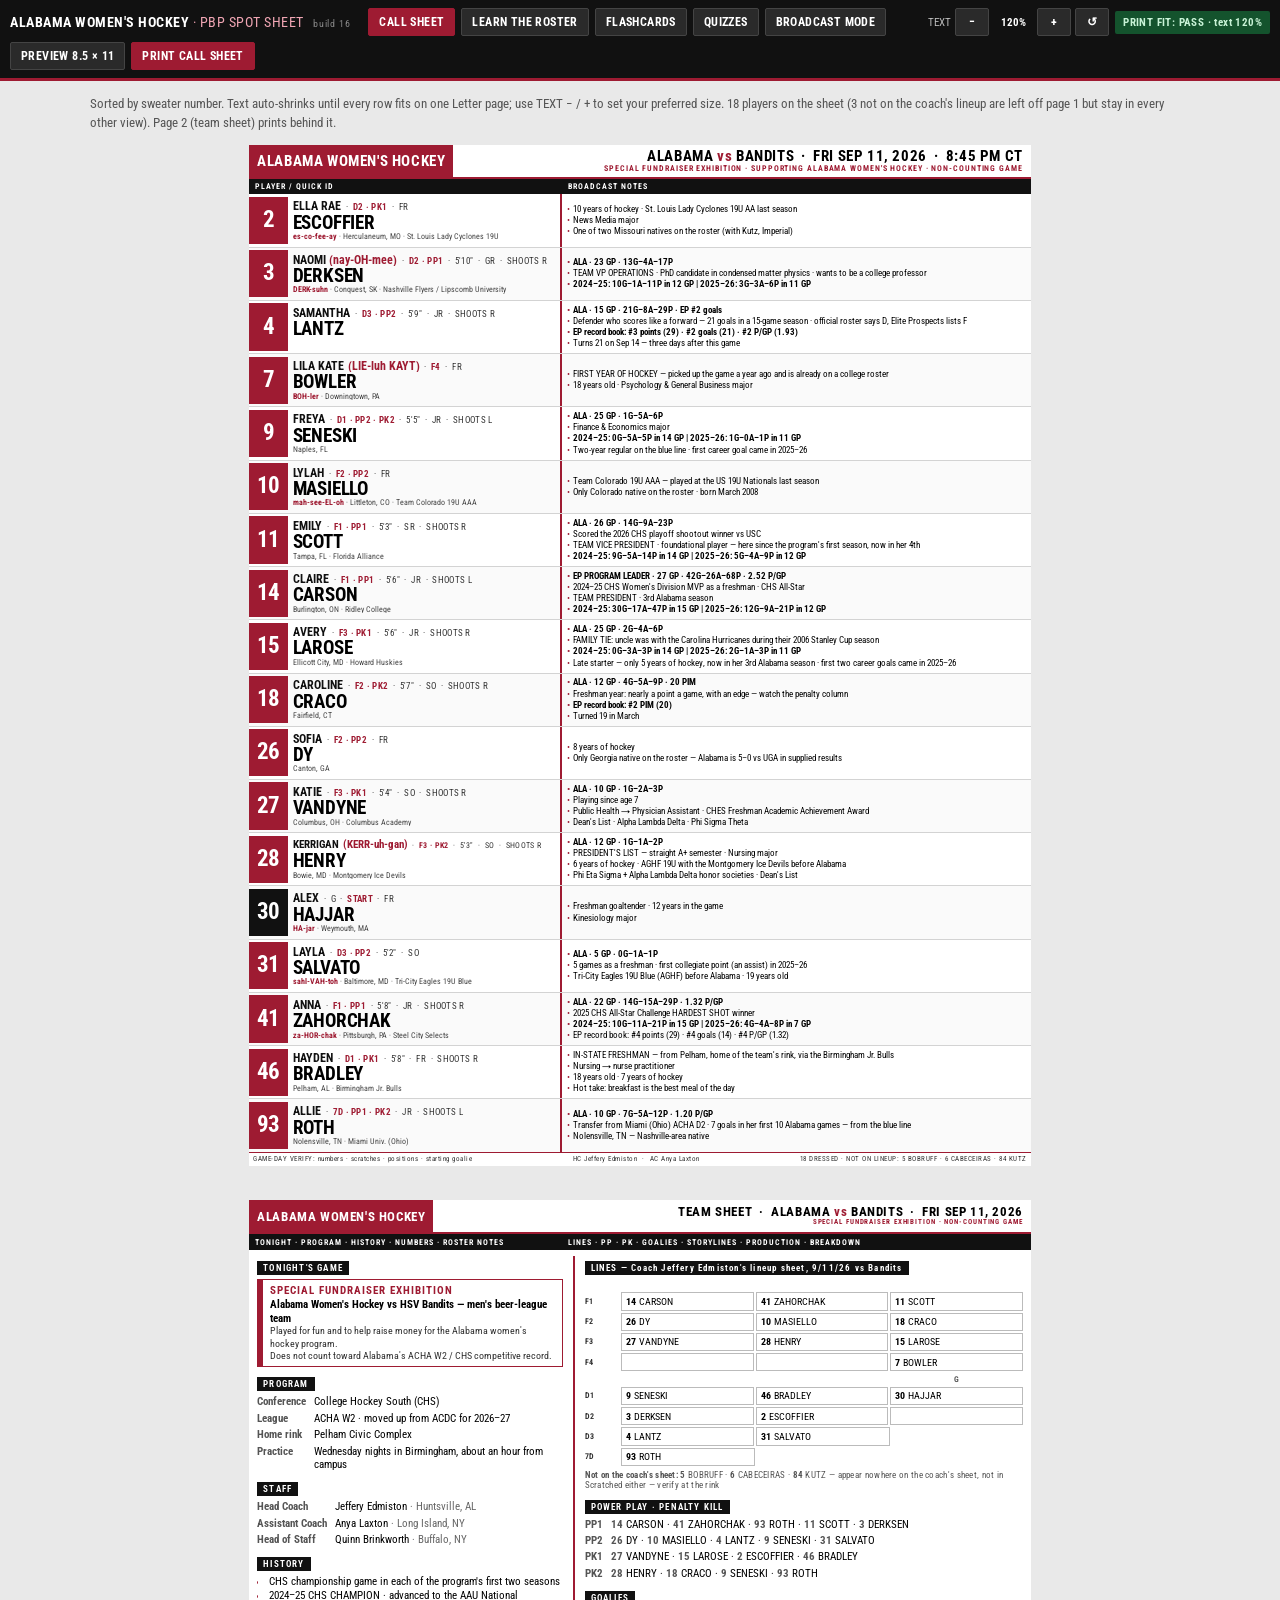
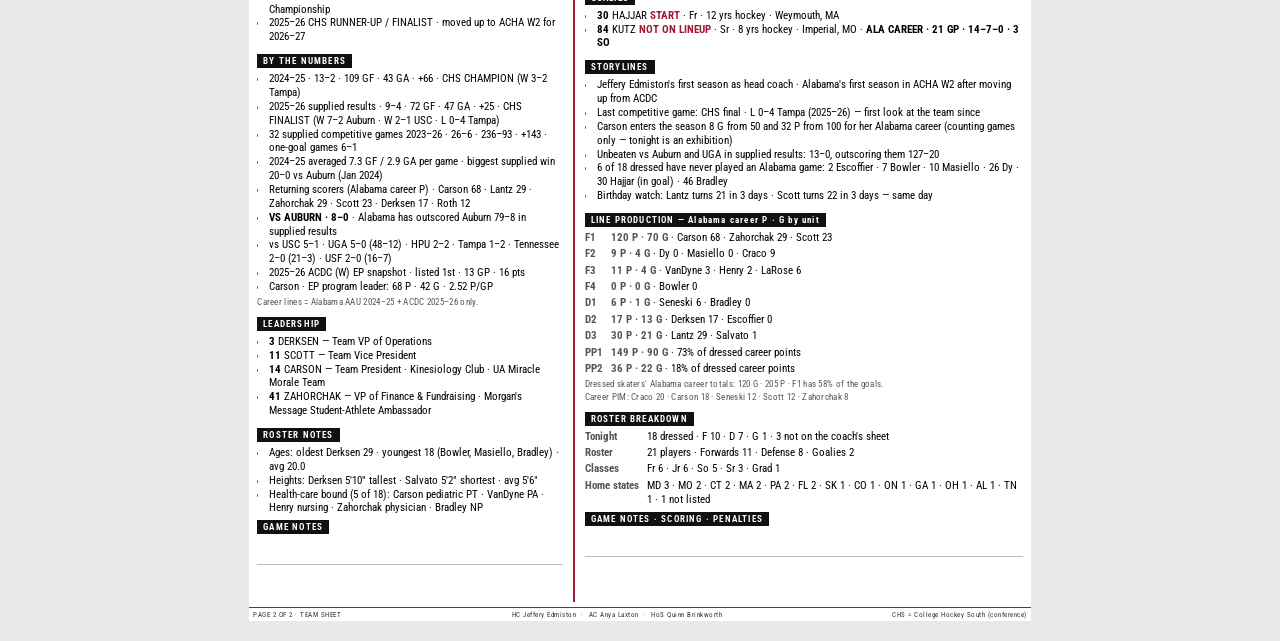
==== index.html @ 108dcdbb "Learn the Roster, Flashcards and Quizzes cover only the dressed players Study views use dressedRoste" ====
<!DOCTYPE html>
<html lang="en">
<head>
<meta charset="utf-8">
<meta name="viewport" content="width=device-width, initial-scale=1">
<title>Alabama Women's Hockey — PBP Spot Sheet</title>
<link href="https://fonts.googleapis.com/css2?family=Roboto+Condensed:wght@400;700&family=Archivo+Narrow:wght@400;700&display=swap" rel="stylesheet">
<link rel="stylesheet" href="css/app.css?v=16">
<link rel="stylesheet" href="css/call-sheet.css?v=16">
<link rel="stylesheet" href="css/learn-roster.css?v=16">
</head>
<body>

<div class="topbar screen-only">
  <h1>ALABAMA WOMEN'S HOCKEY <span>· PBP SPOT SHEET</span> <span class="ver" id="buildVer">build 16</span></h1>
  <button class="tab active" data-view="sheet">CALL SHEET</button>
  <button class="tab" data-view="learn">LEARN THE ROSTER</button>
  <button class="tab" data-view="flash">FLASHCARDS</button>
  <button class="tab" data-view="quiz">QUIZZES</button>
  <button class="tab" data-view="bcast">BROADCAST MODE</button>
  <span class="spacer"></span>
  <span class="textsize">
    <span>TEXT</span>
    <button class="btn sm" id="btnTextDown" title="Smaller text">−</button>
    <b id="textPct">100%</b>
    <button class="btn sm" id="btnTextUp" title="Bigger text">+</button>
    <button class="btn sm" id="btnTextReset" title="Reset to 120%">↺</button>
  </span>
  <span id="fitBadge" class="fit-badge fit-pass">PRINT FIT: —</span>
  <button class="btn" id="btnPreview">PREVIEW 8.5 × 11</button>
  <button class="btn primary" id="btnPrint">PRINT CALL SHEET</button>
</div>

<!-- ============ CALL SHEET ============ -->
<section id="view-sheet" class="view active">
  <div class="note screen-only">
    Sorted by sweater number. Text auto-shrinks until every row fits on one Letter page; use TEXT − / + to set your preferred size.
    <span id="rosterCount"></span>
    Page 2 (team sheet) prints behind it.
  </div>
  <div class="sheet-stage">
    <div class="print-page call-sheet" id="callSheet">
      <div class="cs-head">
        <div class="l">ALABAMA WOMEN'S HOCKEY</div>
        <div class="r">ALABAMA&nbsp;<em>vs</em>&nbsp;BANDITS &nbsp;·&nbsp; FRI SEP 11, 2026 &nbsp;·&nbsp; 8:45 PM CT</div>
      </div>
      <div class="cs-colhead">
        <div class="a">PLAYER / QUICK ID</div>
        <div class="b">BROADCAST NOTES</div>
      </div>
      <div class="cs-rows" id="csRows"></div>
      <div class="cs-foot">
        <span>GAME-DAY VERIFY: numbers · scratches · positions · starting goalie</span>
        <span>HC Jeffery Edmiston &nbsp;·&nbsp; AC Anya Laxton</span>
        <span id="footCount"></span>
      </div>
    </div>
  </div>

  <!-- page 2: team sheet. Built by renderTeamSheet() from TEAM + ROSTER. -->
  <div class="sheet-stage">
    <div class="print-page team-sheet" id="teamSheet">
      <div class="cs-head">
        <div class="l">ALABAMA WOMEN'S HOCKEY</div>
        <div class="r">TEAM SHEET &nbsp;·&nbsp; ALABAMA&nbsp;<em>vs</em>&nbsp;BANDITS &nbsp;·&nbsp; FRI SEP 11, 2026</div>
      </div>
      <div class="cs-colhead">
        <div class="a">TONIGHT · PROGRAM · HISTORY · NUMBERS · ROSTER NOTES</div>
        <div class="b">LINES · PP · PK · GOALIES · STORYLINES · PRODUCTION · BREAKDOWN</div>
      </div>
      <div class="ts-body" id="tsBody"></div>
      <div class="cs-foot">
        <span>PAGE 2 OF 2 · TEAM SHEET</span>
        <span id="tsFoot"></span>
        <span>CHS = College Hockey South (conference)</span>
      </div>
    </div>
  </div>
</section>

<!-- ============ LEARN THE ROSTER ============ -->
<section id="view-learn" class="view">
  <div class="panel">
    <div class="toolbar">
      <div class="mastery">
        <span>ROSTER MASTERY</span>
        <span class="bar"><i id="mBar"></i></span>
        <span id="mPct">0%</span>
        <button class="chip" id="btnResetProgress">RESET</button>
      </div>
      <div style="width:100%;display:flex;flex-wrap:wrap;gap:6px;">
        <span style="font-size:11px;align-self:center;color:#666;">POSITION</span>
        <button class="chip on" data-pos="ALL">ALL</button>
        <button class="chip" data-pos="F">FORWARDS</button>
        <button class="chip" data-pos="D">DEFENSE</button>
        <button class="chip" data-pos="G">GOALIES</button>
        <span style="width:12px;"></span>
        <span style="font-size:11px;align-self:center;color:#666;">CLASS</span>
        <button class="chip on" data-cls="ALL">ALL</button>
        <button class="chip" data-cls="Fr">FR</button>
        <button class="chip" data-cls="So">SO</button>
        <button class="chip" data-cls="Jr">JR</button>
        <button class="chip" data-cls="Sr">SR</button>
        <button class="chip" data-cls="Gr">GRAD</button>
      </div>
    </div>
    <div id="teamCard"></div>
    <div class="grid" id="rosterGrid"></div>
  </div>
</section>

<!-- ============ FLASHCARDS ============ -->
<section id="view-flash" class="view">
  <div class="note">SPACE reveals · ← → moves between cards. Marking "got it" builds your mastery bar.</div>
  <div class="study">
    <div id="flashFront">
      <div class="ph" id="flashPhoto" style="display:none;"></div>
      <div class="flash-num" id="flashNum">—</div>
      <div class="flash-q">WHO IS THIS?</div>
    </div>
    <div id="flashBack" style="display:none;">
      <div class="flash-a" id="flashName">—<span class="m" id="flashMeta"></span></div>
    </div>
    <div class="opts">
      <button class="btn" id="btnReveal" style="padding:12px;">REVEAL</button>
      <div style="display:flex;gap:8px;">
        <button class="chip" style="flex:1;padding:10px;" id="btnMissed">MISSED IT</button>
        <button class="chip" style="flex:1;padding:10px;" id="btnGot">GOT IT</button>
      </div>
      <div style="display:flex;gap:8px;">
        <button class="chip" style="flex:1;" id="btnPrev">← PREV</button>
        <button class="chip" style="flex:1;" id="btnNext">NEXT →</button>
      </div>
      <button class="chip" id="btnWeak">STUDY WEAK PLAYERS ONLY</button>
    </div>
    <div class="score" id="flashPos"></div>
  </div>
</section>

<!-- ============ QUIZZES ============ -->
<section id="view-quiz" class="view">
  <div class="study">
    <div style="display:flex;gap:6px;margin-bottom:14px;">
      <button class="chip on" id="qmNum" style="flex:1;">NUMBER → NAME</button>
      <button class="chip" id="qmName" style="flex:1;">NAME → NUMBER</button>
      <button class="chip" id="qmPhoto" style="flex:1;">PHOTO ID</button>
    </div>
    <div id="quizBody">
      <div class="flash-q" id="quizPrompt" style="font-size:20px;color:#111;font-weight:700;letter-spacing:0;"></div>
      <div class="opts" id="quizOpts"></div>
    </div>
    <div class="score" id="quizScore">0 / 0 correct</div>
  </div>
</section>

<!-- ============ BROADCAST MODE ============ -->
<section id="view-bcast" class="view" style="padding:0;">
  <div class="bcast">
    <input id="bcastSearch" placeholder="Type a number or name…" autocomplete="off">
    <div id="bcastList"></div>
  </div>
</section>

<!-- ============ STUDY MODAL ============ -->
<div class="modal" id="modal">
  <div class="card" id="modalCard"></div>
</div>

<!-- plain scripts, no modules: works from file:// and GitHub Pages alike -->
<script src="js/roster-data.js?v=16"></script>
<script src="js/app.js?v=16"></script>
<script src="js/call-sheet.js?v=16"></script>
<script src="js/print-fit.js?v=16"></script>
<script src="js/learn-roster.js?v=16"></script>
<script src="js/quiz.js?v=16"></script>
<script src="js/broadcast.js?v=16"></script>
<script src="js/main.js?v=16"></script>
</body>
</html>
---- css/app.css ----
/* ============================================================
   TOKENS + SCREEN CHROME  (shared by every view)
   ============================================================ */
:root{
  --bama-crimson:#9E1B32;
  --crimson-dark:#7d1527;
  --black:#111;
  --white:#fff;
  --light-gray:#f2f2f2;
  --medium-gray:#d3d3d3;
  --ink-soft:#555;
  --cond:"Roboto Condensed","Archivo Narrow","Helvetica Neue Condensed","Arial Narrow",Arial,sans-serif;
}
*{box-sizing:border-box;}
html,body{margin:0;padding:0;}
body{font-family:var(--cond);background:#e9e9e9;color:var(--black);}

.topbar{
  position:sticky;top:0;z-index:50;
  background:var(--black);color:#fff;
  display:flex;flex-wrap:wrap;align-items:center;gap:6px;
  padding:8px 10px;border-bottom:3px solid var(--bama-crimson);
}
.topbar h1{font-size:14px;margin:0 12px 0 0;letter-spacing:.5px;font-weight:700;}
.topbar h1 span{color:#f0a6b4;font-weight:400;}
.topbar h1 .ver{color:#888;font-size:10px;letter-spacing:.8px;margin-left:6px;}   /* build stamp — bump with ?v= so a stale page is obvious */
.tab,.btn{
  font-family:var(--cond);font-size:12px;font-weight:700;letter-spacing:.4px;
  background:#2a2a2a;color:#fff;border:1px solid #444;border-radius:2px;
  padding:6px 10px;cursor:pointer;
}
.tab:hover,.btn:hover{background:#3a3a3a;}
.tab.active{background:var(--bama-crimson);border-color:var(--bama-crimson);}
.btn.primary{background:var(--bama-crimson);border-color:var(--bama-crimson);}
.btn.sm{padding:6px 8px;min-width:34px;}
.spacer{flex:1 1 auto;}
.fit-badge{font-size:11px;padding:5px 8px;border-radius:2px;font-weight:700;letter-spacing:.4px;}
.fit-pass{background:#14532d;color:#c8f2d6;}
.fit-fail{background:#7f1d1d;color:#ffd7d7;}
.textsize{display:flex;align-items:center;gap:4px;font-size:11px;color:#bbb;}
.textsize b{color:#fff;min-width:40px;text-align:center;}

.view{display:none;padding:14px;}
.view.active{display:block;}

.note{font-size:12.5px;color:var(--ink-soft);max-width:1100px;margin:0 auto 12px;line-height:1.5;}

.chip{
  font-family:var(--cond);font-size:11.5px;font-weight:700;letter-spacing:.4px;
  background:#fff;border:1px solid #bbb;padding:5px 9px;cursor:pointer;border-radius:2px;
}
.chip.on{background:var(--bama-crimson);border-color:var(--bama-crimson);color:#fff;}

.modal{
  position:fixed;inset:0;background:rgba(0,0,0,.6);z-index:100;
  display:none;align-items:flex-start;justify-content:center;padding:20px;overflow:auto;
}
.modal.open{display:flex;}
.card{
  background:#fff;max-width:640px;width:100%;border-top:5px solid var(--bama-crimson);
  padding:16px;
}
.card h2{margin:0;font-size:26px;line-height:1;}
.card h2 em{font-style:normal;color:var(--bama-crimson);}
.card .sub{font-size:13px;color:var(--ink-soft);margin:4px 0 12px;}
.sec{margin-bottom:12px;}
.sec h3{
  font-size:10px;letter-spacing:1.2px;margin:0 0 4px;
  color:#fff;background:var(--black);display:inline-block;padding:2px 6px;
}
.sec ul{margin:4px 0 0;padding-left:16px;font-size:13.5px;line-height:1.45;}
.kv{display:grid;grid-template-columns:110px 1fr;gap:2px 8px;font-size:13.5px;}
.kv b{color:var(--ink-soft);font-weight:400;}
.warn{background:#fff4e5;border-left:3px solid #d97706;padding:6px 8px;font-size:12.5px;margin-top:8px;}
.warn.soft{background:#f3f3f3;border-left-color:#999;color:#555;}
.say{color:var(--bama-crimson);font-weight:700;}

/* study panel — hockey stats */
.statline{font-weight:700;color:var(--bama-crimson);font-size:13.5px;margin:4px 0 6px;}
.stat-table{width:100%;border-collapse:collapse;font-size:12.5px;margin-top:2px;}
.stat-table th,.stat-table td{padding:3px 6px;text-align:right;border-bottom:1px solid #e3e3e3;white-space:nowrap;}
.stat-table th:first-child,.stat-table td:first-child,.stat-table th:nth-child(2),.stat-table td:nth-child(2){text-align:left;}
.stat-table th{font-size:10px;letter-spacing:.6px;color:#666;font-weight:700;}
.stat-table tr.total td{font-weight:700;border-top:2px solid var(--black);border-bottom:none;}
.src{font-size:11px;color:#777;margin-top:4px;}
---- css/call-sheet.css ----
/* ============================================================
   CALL SHEET — the print artifact.
   Every text size is  calc(Npx * var(--scale)).  --scale is set
   on .call-sheet by print-fit.js (user preference × auto-fit).
   Rows are flex:1 so they always divide the page evenly; the page
   itself can never grow. If text is too big for a row, the row
   overflows internally and print-fit.js shrinks --scale until it
   doesn't.
   ============================================================ */
.sheet-stage{display:flex;justify-content:center;}
/* actual-size preview: pages at 8.5 × 11, paper shadow, sideways scroll on narrow windows */
.preview .sheet-stage{overflow-x:auto;justify-content:safe center;}
.preview .print-page{box-shadow:0 4px 18px rgba(0,0,0,.35);}
.preview .team-sheet{margin-top:24px;}
.print-page{
  flex:0 0 auto;                 /* never let a narrow window squeeze the page — it is scaled, not shrunk */
  width:8.14in;height:10.64in;
  background:#fff;color:#000;
  overflow:hidden;
  display:flex;flex-direction:column;
  transform-origin:top center;
}
.call-sheet{ --scale:1; }

/* header / column header / footer are fixed-height */
.cs-head{
  display:flex;align-items:stretch;flex:0 0 auto;
  border-bottom:2px solid var(--bama-crimson);
  height:.36in;
}
.cs-head .l{
  background:var(--bama-crimson);color:#fff;
  display:flex;align-items:center;padding:0 8px;
  font-weight:700;font-size:calc(12.5px * var(--scale));letter-spacing:.6px;white-space:nowrap;
}
.cs-head .r{
  flex:1;display:flex;flex-direction:column;align-items:flex-end;justify-content:center;
  padding:0 8px;font-weight:700;font-size:calc(12.5px * var(--scale));letter-spacing:.6px;white-space:nowrap;line-height:1.1;
}
.cs-head .r em{font-style:normal;color:var(--bama-crimson);}
.cs-head .r small{font-size:calc(7px * var(--scale));font-weight:700;letter-spacing:.9px;color:var(--bama-crimson);}
.cs-colhead{
  display:flex;flex:0 0 auto;height:.16in;
  background:var(--black);color:#fff;font-size:7.5px;letter-spacing:1px;font-weight:700;
}
.cs-colhead .a{width:40%;padding:0 6px;display:flex;align-items:center;}
.cs-colhead .b{width:60%;padding:0 6px;display:flex;align-items:center;}
.cs-foot{
  flex:0 0 auto;height:.15in;
  border-top:1.5px solid var(--bama-crimson);
  display:flex;align-items:center;justify-content:space-between;gap:8px;
  font-size:6.6px;letter-spacing:.5px;color:#333;padding:0 4px;white-space:nowrap;
}

/* rows split whatever height is left, evenly */
.cs-rows{flex:1 1 auto;min-height:0;display:flex;flex-direction:column;}
.player-row{
  flex:1 1 0;min-height:0;
  display:flex;align-items:stretch;
  border-bottom:.5px solid var(--medium-gray);
  break-inside:avoid;page-break-inside:avoid;
  overflow:hidden;
}
.player-row:last-child{border-bottom:none;}
.player-row:nth-child(even){background:#fafafa;}

/* ---- left: identification ---- */
.id-cell{
  width:40%;display:flex;align-items:center;gap:5px;
  padding:1px 4px 1px 0;
  border-right:2px solid var(--bama-crimson);
  overflow:hidden;
}
.num-block{
  flex:0 0 auto;width:.40in;align-self:stretch;margin:1.5px 0;
  background:var(--bama-crimson);color:#fff;
  display:flex;align-items:center;justify-content:center;
  font-weight:700;font-size:calc(19px * var(--scale));line-height:1;letter-spacing:-.5px;
}
.num-block.goalie{background:var(--black);}
.id-text{flex:1 1 auto;min-width:0;line-height:1.05;}
.strip{
  font-size:calc(7.2px * var(--scale));letter-spacing:.3px;color:#333;text-transform:uppercase;
  white-space:nowrap;overflow:hidden;text-overflow:ellipsis;
}
.strip .fn{font-size:1.35em;font-weight:700;color:#111;letter-spacing:.1px;}   /* first name leads, larger; em so the strip shrink applies to it too */
.strip .say{text-transform:none;letter-spacing:0;}   /* keep stress caps as written: (nay-OH-mee) */
.ln{color:var(--bama-crimson);font-weight:700;}      /* tonight's line / special-teams slots */
.surname{
  font-weight:700;font-size:calc(16px * var(--scale));line-height:1.02;letter-spacing:-.2px;
  white-space:nowrap;overflow:hidden;
}
.subline{
  font-size:calc(6.8px * var(--scale));color:#444;white-space:nowrap;overflow:hidden;text-overflow:ellipsis;
}

/* ---- right: broadcast notes ---- */
.notes-cell{
  width:60%;padding:2px 5px;display:flex;flex-direction:column;justify-content:center;
  overflow:hidden;
}
.notes-cell ul{margin:0;padding:0;list-style:none;}
.notes-cell li{
  font-size:calc(7.6px * var(--scale));line-height:1.22;
  padding-left:6px;position:relative;
  white-space:normal;overflow-wrap:anywhere;   /* bullets wrap; fitNotes() hides the ones that don't fit */
}
.notes-cell li[hidden]{display:none;}
.notes-cell li:before{content:"•";position:absolute;left:0;color:var(--bama-crimson);}
.notes-cell li.gen{font-weight:700;}
.notes-cell li.gen + li.gen{font-weight:400;}   /* only the career line is bold; split/record lines stay regular */

/* ============================================================
   TEAM SHEET — page 2. Fixed sizes (no --scale): the content is
   TEAM data + roster counts, so it does not change with notes.
   ============================================================ */
.team-sheet{ --scale:1; margin-top:14px; }
.tonight{border:1.5px solid var(--bama-crimson);border-left-width:6px;padding:4px 7px;line-height:1.3;}
.tonight .t1{font-size:11px;font-weight:700;letter-spacing:1px;color:var(--bama-crimson);}
.tonight .t2{font-size:10.5px;font-weight:700;}
.tonight .t3{font-size:9.5px;color:#333;}
.ts-body{
  flex:1 1 auto;min-height:0;
  display:grid;grid-template-columns:minmax(0,42fr) minmax(0,58fr);
  padding:6px 8px 5px;gap:0 10px;
}
.ts-col{min-height:0;min-width:0;overflow:hidden;display:flex;flex-direction:column;}
.ts-col:first-child{border-right:2px solid var(--bama-crimson);padding-right:10px;}
.ts-sec{margin-bottom:5px;flex:0 0 auto;}
.ts-sec h3{
  font-size:8.5px;letter-spacing:1.2px;margin:0 0 4px;
  color:#fff;background:var(--black);display:inline-block;padding:2px 6px;
}
.ts-sec ul{margin:0;padding-left:11px;font-size:10.5px;line-height:1.32;}
.ts-sec li{padding-left:1px;}
.ts-sec li::marker{color:var(--bama-crimson);}
.ts-kv{display:grid;grid-template-columns:auto minmax(0,1fr);gap:2.5px 8px;font-size:10.5px;line-height:1.32;}
.ts-kv b{color:#555;font-weight:400;white-space:nowrap;}
.ts-kv i{font-style:normal;color:#666;}
.ts-sec b{font-weight:700;}
.ts-legend{font-size:8.5px;color:#555;letter-spacing:.3px;margin-top:3px;}

/* ruled write-in blocks: they absorb whatever height is left, so page 2 cannot overflow */
.ts-sec.fill{
  flex:1 1 auto;min-height:.5in;margin-bottom:0;
  display:flex;flex-direction:column;
}
.ts-sec.fill h3{align-self:flex-start;}
.ts-sec.fill .rule{
  flex:1 1 auto;min-height:0;
  background:repeating-linear-gradient(to bottom, transparent 0 .27in, #bdbdbd .27in calc(.27in + .75px));
}

/* lines grid — boxes big enough to write a name in by hand */
.lines{display:flex;flex-direction:column;gap:3px;margin-bottom:4px;}
.line{display:flex;gap:3px;align-items:stretch;}
.line .lbl{flex:0 0 .5in;font-size:9px;font-weight:700;letter-spacing:.5px;display:flex;align-items:center;color:#333;}
.line .slot{
  flex:1 1 0;min-width:0;min-height:.27in;border:.75px solid #999;padding:1px 5px;
  font-size:10.5px;display:flex;align-items:center;background:#fff;white-space:nowrap;overflow:hidden;
}
.line .slot.blank{border:none;background:transparent;}
.line .slot.wide,.line .slot.wide2{flex:2 1 0;}
.line.hdr .slot{
  min-height:.15in;border:none;background:transparent;
  font-size:8px;font-weight:700;letter-spacing:.8px;color:#555;justify-content:center;
}
/* compact, typed grid (opponent lines) — no room needed for handwriting */
.lines.sm{gap:2px;}
.lines.sm .line{gap:2px;}
.lines.sm .slot{min-height:.19in;font-size:9.5px;padding:0 4px;border-color:#bbb;gap:3px;}   /* gap keeps LAST First apart inside the flex slot */
.lines.sm .lbl{font-size:8px;flex-basis:.36in;}
.lines.sm .line.hdr .slot{min-height:.12in;font-size:7.5px;}

/* ============================================================
   PRINT — nothing but the finished sheets
   ============================================================ */
@page{ size:Letter portrait; margin:0.18in; }
@media print{
  body{background:#fff;}
  .topbar,.toolbar,.screen-only,.note,
  #view-learn,#view-flash,#view-quiz,#view-bcast,.modal{display:none !important;}
  #view-sheet{display:block !important;padding:0 !important;}
  .sheet-stage{display:block !important;height:auto !important;}
  .print-page{
    display:flex !important;transform:none !important;
    width:8.14in;height:10.64in;box-shadow:none !important;margin:0 !important;
    -webkit-print-color-adjust:exact;print-color-adjust:exact;
  }
  .team-sheet{break-before:page;page-break-before:always;}
  .player-row{break-inside:avoid;page-break-inside:avoid;}
}
---- css/learn-roster.css ----
/* ============================================================
   LEARN THE ROSTER · FLASHCARDS · QUIZZES · BROADCAST MODE
   (shared chrome — chip, modal, card — lives in app.css)
   ============================================================ */
.panel{max-width:1100px;margin:0 auto;}
.toolbar{
  display:flex;flex-wrap:wrap;gap:6px;align-items:center;
  background:#fff;border:1px solid var(--medium-gray);padding:8px;margin-bottom:12px;
}
.mastery{width:100%;display:flex;align-items:center;gap:8px;font-size:12px;font-weight:700;}
.bar{flex:1;height:10px;background:var(--medium-gray);border-radius:2px;overflow:hidden;}
.bar i{display:block;height:100%;background:var(--bama-crimson);width:0;}

.grid{display:grid;grid-template-columns:repeat(auto-fill,minmax(150px,1fr));gap:10px;}
.tile{
  background:#fff;border:1px solid var(--medium-gray);border-top:3px solid var(--bama-crimson);
  padding:8px;cursor:pointer;text-align:left;font-family:var(--cond);
}
.tile:hover{border-color:var(--bama-crimson);}
.tile .ph{
  width:100%;aspect-ratio:1/1.15;background:var(--light-gray);
  display:flex;align-items:center;justify-content:center;overflow:hidden;margin-bottom:6px;
}
.tile .ph img{width:100%;height:100%;object-fit:cover;}
.tile .ph .sil{font-size:34px;font-weight:700;color:#c2c2c2;letter-spacing:-1px;}
.tile .n{font-size:15px;font-weight:700;line-height:1.05;}
.tile .n em{font-style:normal;color:var(--bama-crimson);}
.tile .m{font-size:11px;color:var(--ink-soft);line-height:1.25;}
.tile .dots{display:flex;gap:3px;margin-top:5px;}
.dot{width:9px;height:9px;border-radius:50%;background:var(--medium-gray);}
.dot.on{background:var(--bama-crimson);}


/* flashcards + quiz */
.study{background:#fff;border:1px solid var(--medium-gray);padding:18px;text-align:center;max-width:520px;margin:0 auto;}
.flash-num{font-size:76px;font-weight:700;line-height:1;color:var(--bama-crimson);}
.flash-q{font-size:14px;letter-spacing:1px;color:var(--ink-soft);margin:6px 0 14px;}
.flash-a{font-size:30px;font-weight:700;line-height:1.05;}
.flash-a .m{font-size:14px;font-weight:400;color:var(--ink-soft);display:block;margin-top:4px;}
.opts{display:grid;gap:8px;margin-top:14px;}
.opt{
  font-family:var(--cond);font-size:16px;font-weight:700;padding:12px;
  border:1px solid #bbb;background:#fff;cursor:pointer;border-radius:2px;
}
.opt:hover{border-color:var(--bama-crimson);}
.opt.right{background:#14532d;color:#fff;border-color:#14532d;}
.opt.wrong{background:#7f1d1d;color:#fff;border-color:#7f1d1d;}
.score{font-size:13px;color:var(--ink-soft);margin-top:12px;}

/* broadcast mode */
.bcast{background:#0d0d0d;color:#eee;min-height:100vh;padding:10px;}
.bcast .row{
  display:flex;gap:10px;align-items:center;padding:9px 8px;border-bottom:1px solid #262626;cursor:pointer;
}
.bcast .row:hover{background:#1a1a1a;}
.bcast .bn{
  min-width:44px;text-align:center;background:var(--bama-crimson);color:#fff;
  font-size:22px;font-weight:700;padding:3px 0;
}
.bcast .bn.g{background:#333;}
.bcast .bname{font-size:22px;font-weight:700;line-height:1;}
.bcast .bmeta{font-size:12px;color:#9a9a9a;}
.bcast .bmeta .ln{color:#f0a6b4;font-weight:700;}
.bcast .bnotes{display:none;padding:6px 8px 12px 62px;background:#141414;}
.bcast .bnotes.open{display:block;}
.bcast .bnotes li{font-size:14px;line-height:1.5;}
.bcast .bcard{
  border:1px solid var(--bama-crimson);border-left-width:5px;background:#161010;
  padding:8px 10px;margin-bottom:10px;font-size:14px;line-height:1.45;
}
.bcast .bcard b{display:inline-block;min-width:92px;color:#f0a6b4;font-size:11px;letter-spacing:1px;}
.bcast .bdiv{font-size:11px;letter-spacing:1px;color:#9a9a9a;padding:14px 8px 4px;border-bottom:1px solid #262626;}
.bcast .row.opp{cursor:default;}
.bcast .bn.opp{background:#333;font-size:15px;}
.bcast .bnotes li.gen{color:#f0a6b4;font-weight:700;}
.bcast .bnotes li.rb{color:#9a9a9a;}
.bcast .bnotes li.dq{color:#f5c26b;}
.bcast input{
  width:100%;padding:10px;font-size:18px;font-family:var(--cond);
  background:#1a1a1a;color:#fff;border:1px solid #333;margin-bottom:8px;
}
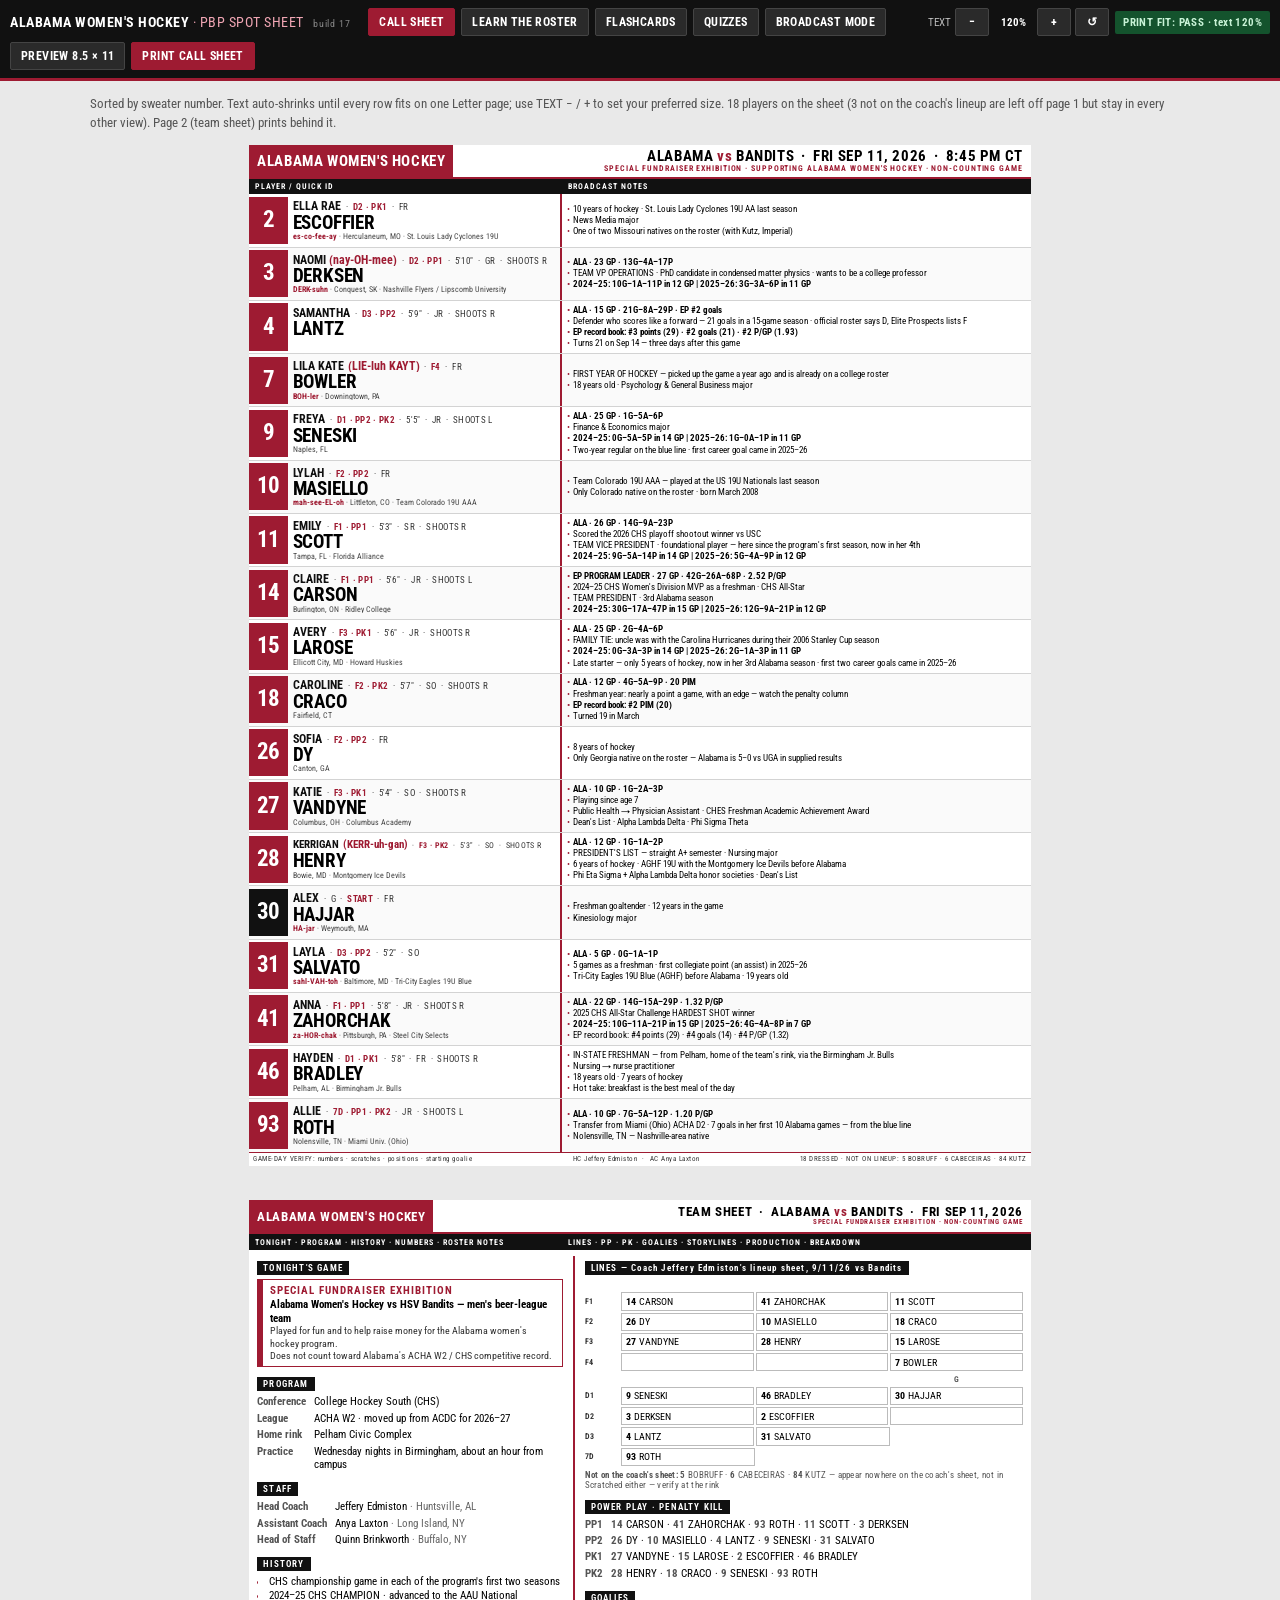
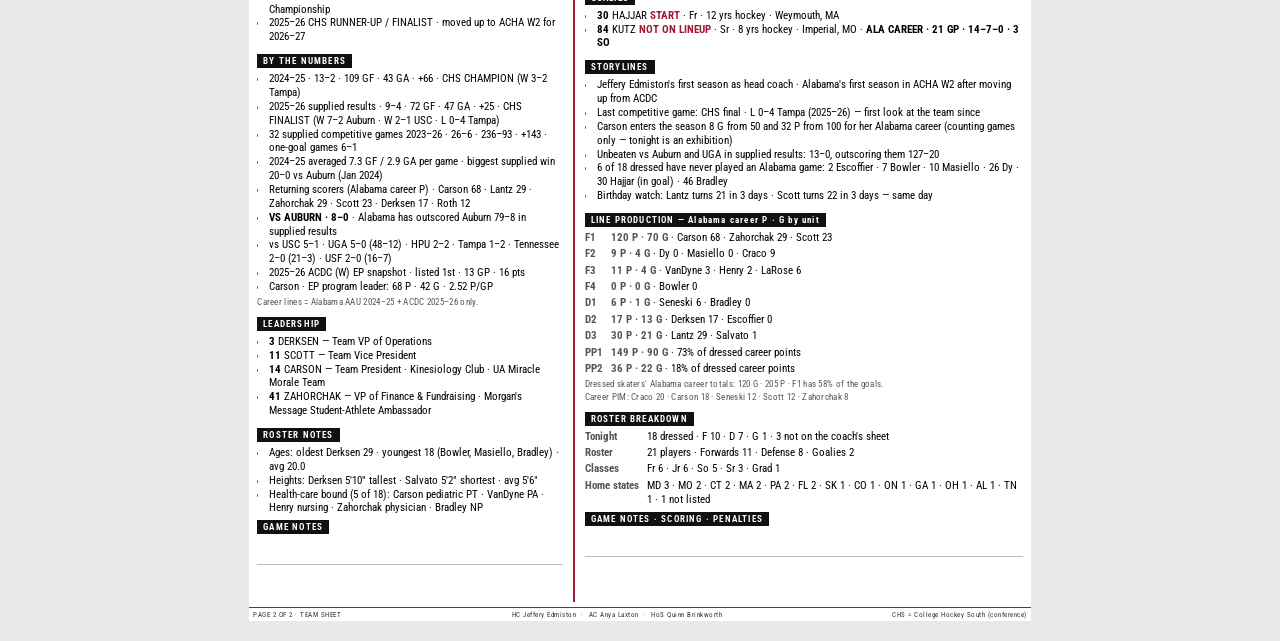
==== commit abc247bf: "Quiz: hold green 1.5s and red 2.5s, tap to advance early Co-Authored-By: Claude Fable 5.1 <noreply@a" ====
--- a/index.html
+++ b/index.html
@@ -5,14 +5,14 @@
 <meta name="viewport" content="width=device-width, initial-scale=1">
 <title>Alabama Women's Hockey — PBP Spot Sheet</title>
 <link href="https://fonts.googleapis.com/css2?family=Roboto+Condensed:wght@400;700&family=Archivo+Narrow:wght@400;700&display=swap" rel="stylesheet">
-<link rel="stylesheet" href="css/app.css?v=16">
-<link rel="stylesheet" href="css/call-sheet.css?v=16">
-<link rel="stylesheet" href="css/learn-roster.css?v=16">
+<link rel="stylesheet" href="css/app.css?v=17">
+<link rel="stylesheet" href="css/call-sheet.css?v=17">
+<link rel="stylesheet" href="css/learn-roster.css?v=17">
 </head>
 <body>
 
 <div class="topbar screen-only">
-  <h1>ALABAMA WOMEN'S HOCKEY <span>· PBP SPOT SHEET</span> <span class="ver" id="buildVer">build 16</span></h1>
+  <h1>ALABAMA WOMEN'S HOCKEY <span>· PBP SPOT SHEET</span> <span class="ver" id="buildVer">build 17</span></h1>
   <button class="tab active" data-view="sheet">CALL SHEET</button>
   <button class="tab" data-view="learn">LEARN THE ROSTER</button>
   <button class="tab" data-view="flash">FLASHCARDS</button>
@@ -167,13 +167,13 @@
 </div>
 
 <!-- plain scripts, no modules: works from file:// and GitHub Pages alike -->
-<script src="js/roster-data.js?v=16"></script>
-<script src="js/app.js?v=16"></script>
-<script src="js/call-sheet.js?v=16"></script>
-<script src="js/print-fit.js?v=16"></script>
-<script src="js/learn-roster.js?v=16"></script>
-<script src="js/quiz.js?v=16"></script>
-<script src="js/broadcast.js?v=16"></script>
-<script src="js/main.js?v=16"></script>
+<script src="js/roster-data.js?v=17"></script>
+<script src="js/app.js?v=17"></script>
+<script src="js/call-sheet.js?v=17"></script>
+<script src="js/print-fit.js?v=17"></script>
+<script src="js/learn-roster.js?v=17"></script>
+<script src="js/quiz.js?v=17"></script>
+<script src="js/broadcast.js?v=17"></script>
+<script src="js/main.js?v=17"></script>
 </body>
 </html>
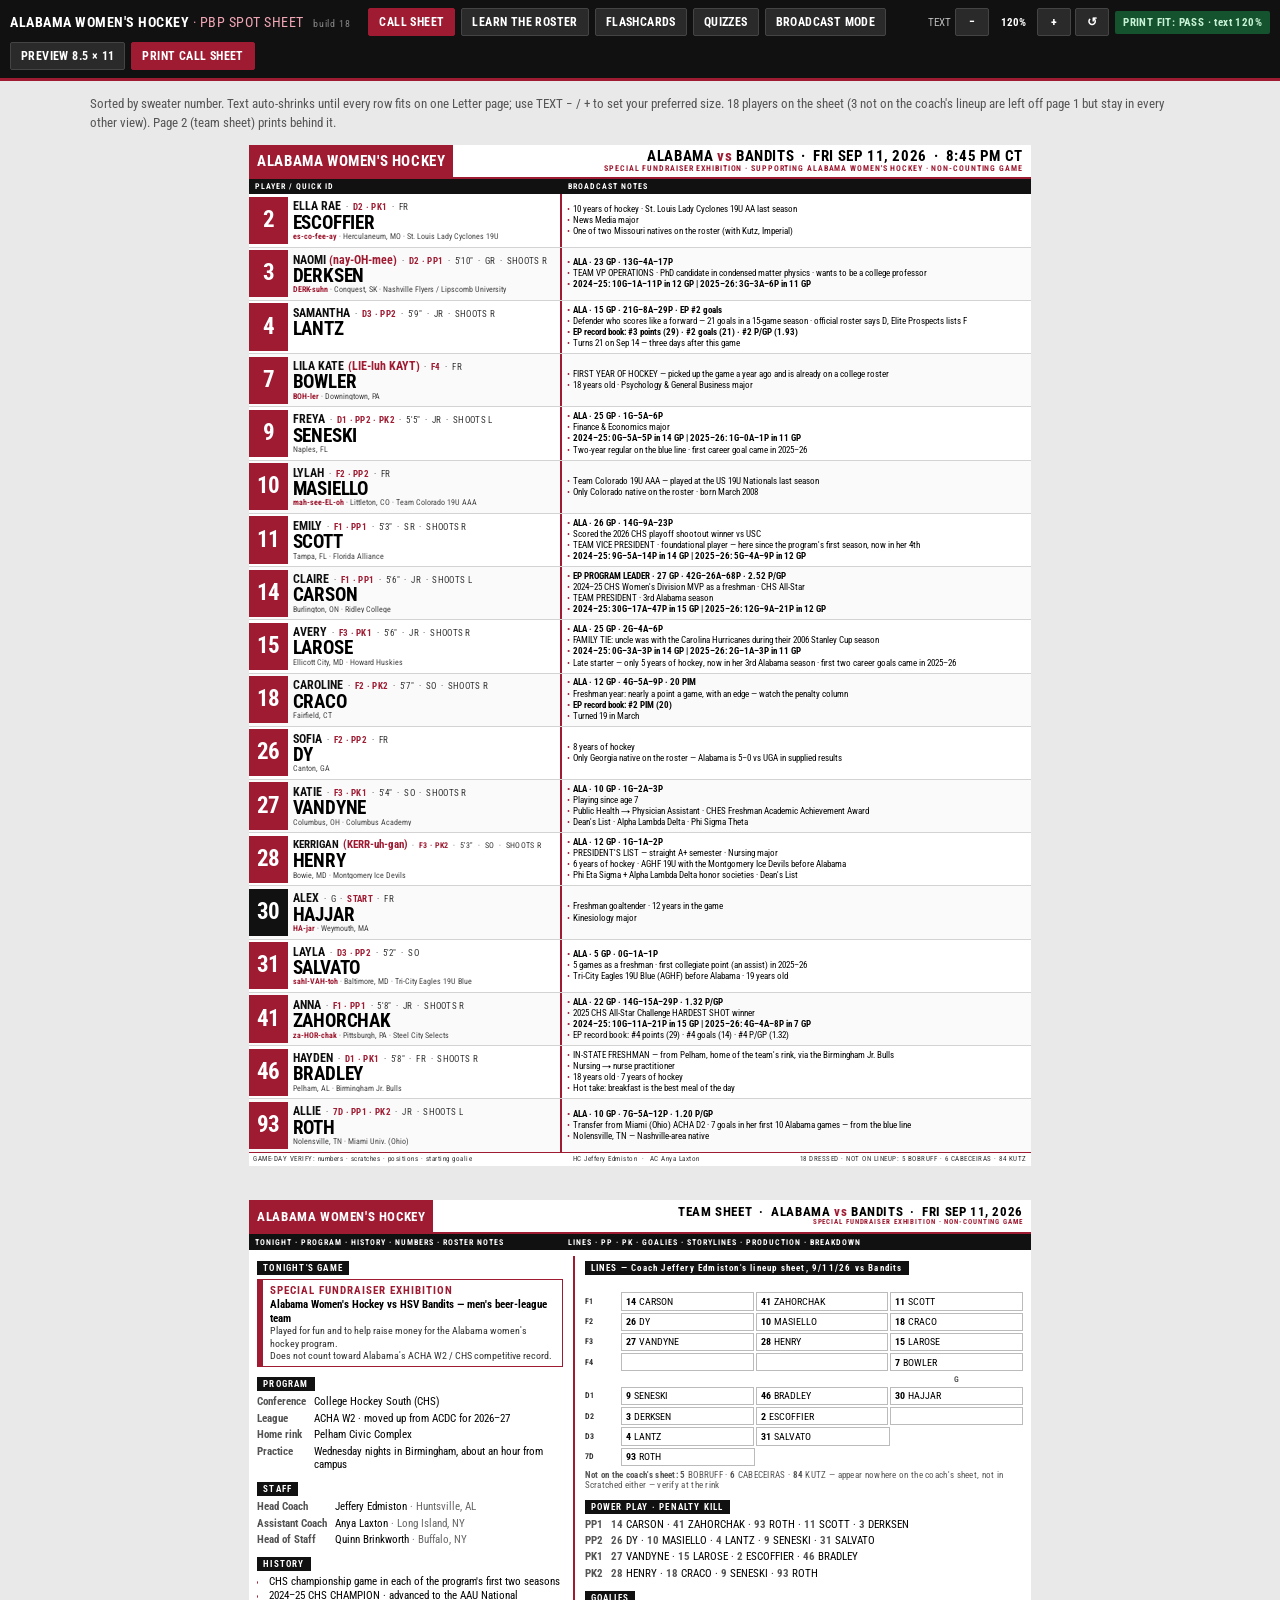
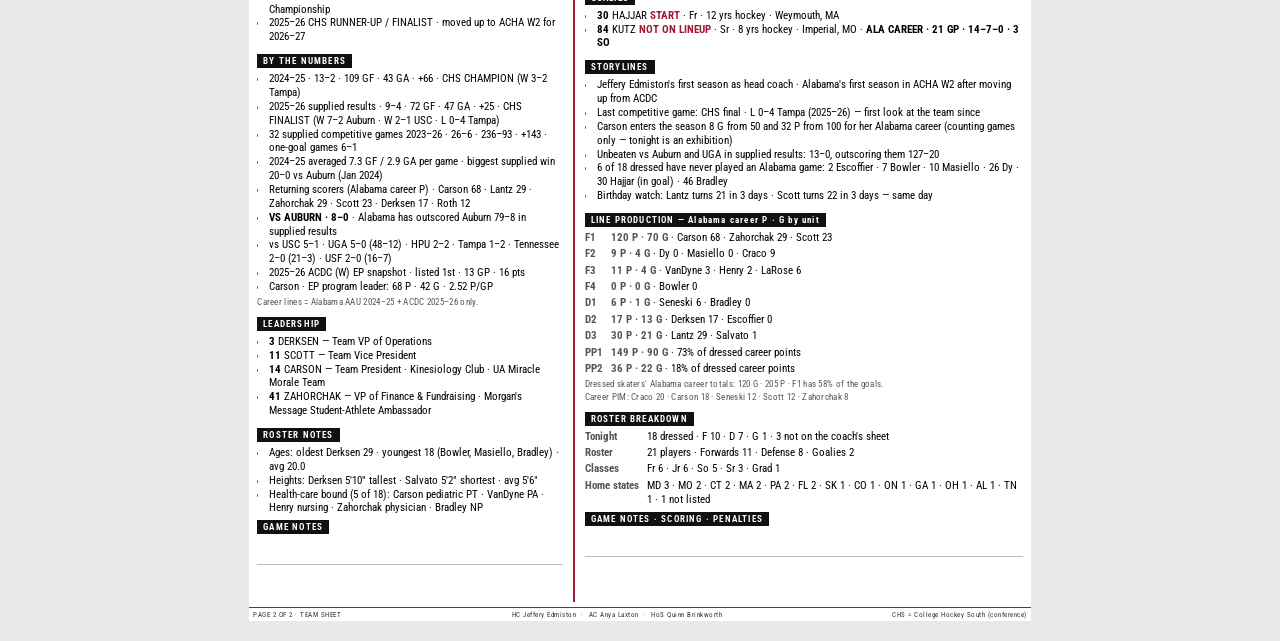
==== commit 6a73ee31: "Game-day audit: Kutz note wording; build 18 Co-Authored-By: Claude Fable 5.1 <noreply@anthropic.com>" ====
--- a/index.html
+++ b/index.html
@@ -5,14 +5,14 @@
 <meta name="viewport" content="width=device-width, initial-scale=1">
 <title>Alabama Women's Hockey — PBP Spot Sheet</title>
 <link href="https://fonts.googleapis.com/css2?family=Roboto+Condensed:wght@400;700&family=Archivo+Narrow:wght@400;700&display=swap" rel="stylesheet">
-<link rel="stylesheet" href="css/app.css?v=17">
-<link rel="stylesheet" href="css/call-sheet.css?v=17">
-<link rel="stylesheet" href="css/learn-roster.css?v=17">
+<link rel="stylesheet" href="css/app.css?v=18">
+<link rel="stylesheet" href="css/call-sheet.css?v=18">
+<link rel="stylesheet" href="css/learn-roster.css?v=18">
 </head>
 <body>
 
 <div class="topbar screen-only">
-  <h1>ALABAMA WOMEN'S HOCKEY <span>· PBP SPOT SHEET</span> <span class="ver" id="buildVer">build 17</span></h1>
+  <h1>ALABAMA WOMEN'S HOCKEY <span>· PBP SPOT SHEET</span> <span class="ver" id="buildVer">build 18</span></h1>
   <button class="tab active" data-view="sheet">CALL SHEET</button>
   <button class="tab" data-view="learn">LEARN THE ROSTER</button>
   <button class="tab" data-view="flash">FLASHCARDS</button>
@@ -167,13 +167,13 @@
 </div>
 
 <!-- plain scripts, no modules: works from file:// and GitHub Pages alike -->
-<script src="js/roster-data.js?v=17"></script>
-<script src="js/app.js?v=17"></script>
-<script src="js/call-sheet.js?v=17"></script>
-<script src="js/print-fit.js?v=17"></script>
-<script src="js/learn-roster.js?v=17"></script>
-<script src="js/quiz.js?v=17"></script>
-<script src="js/broadcast.js?v=17"></script>
-<script src="js/main.js?v=17"></script>
+<script src="js/roster-data.js?v=18"></script>
+<script src="js/app.js?v=18"></script>
+<script src="js/call-sheet.js?v=18"></script>
+<script src="js/print-fit.js?v=18"></script>
+<script src="js/learn-roster.js?v=18"></script>
+<script src="js/quiz.js?v=18"></script>
+<script src="js/broadcast.js?v=18"></script>
+<script src="js/main.js?v=18"></script>
 </body>
 </html>
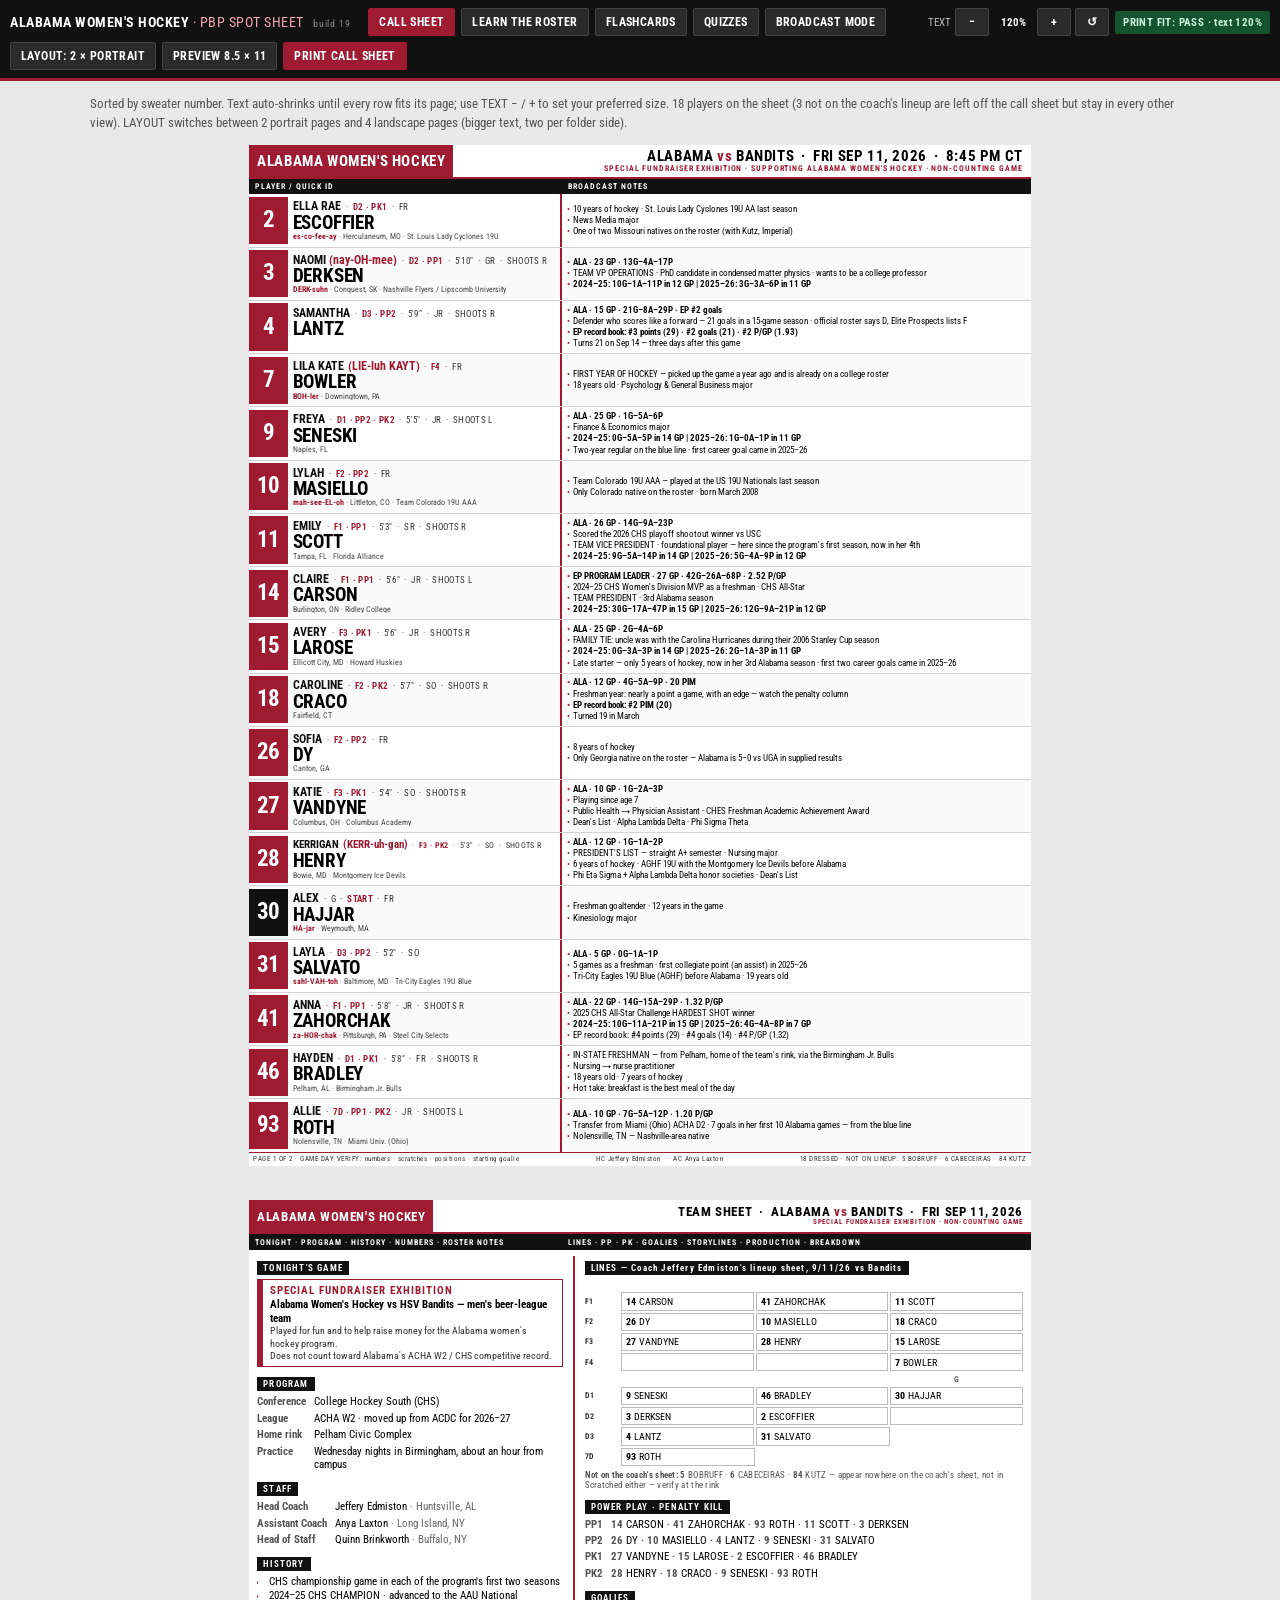
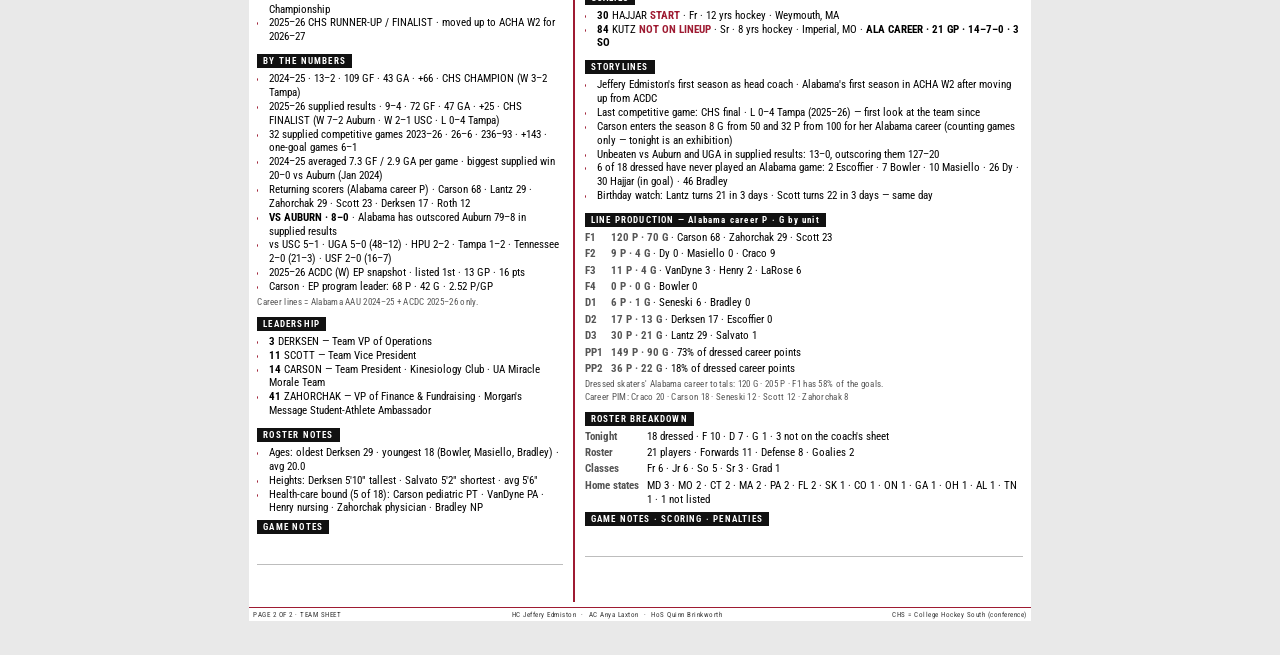
==== commit 86297f1a: "Add LAYOUT toggle: 2 portrait pages (default) or 4 landscape pages - renderPages() now builds every " ====
--- a/index.html
+++ b/index.html
@@ -5,14 +5,14 @@
 <meta name="viewport" content="width=device-width, initial-scale=1">
 <title>Alabama Women's Hockey — PBP Spot Sheet</title>
 <link href="https://fonts.googleapis.com/css2?family=Roboto+Condensed:wght@400;700&family=Archivo+Narrow:wght@400;700&display=swap" rel="stylesheet">
-<link rel="stylesheet" href="css/app.css?v=18">
-<link rel="stylesheet" href="css/call-sheet.css?v=18">
-<link rel="stylesheet" href="css/learn-roster.css?v=18">
+<link rel="stylesheet" href="css/app.css?v=19">
+<link rel="stylesheet" href="css/call-sheet.css?v=19">
+<link rel="stylesheet" href="css/learn-roster.css?v=19">
 </head>
 <body>
 
 <div class="topbar screen-only">
-  <h1>ALABAMA WOMEN'S HOCKEY <span>· PBP SPOT SHEET</span> <span class="ver" id="buildVer">build 18</span></h1>
+  <h1>ALABAMA WOMEN'S HOCKEY <span>· PBP SPOT SHEET</span> <span class="ver" id="buildVer">build 19</span></h1>
   <button class="tab active" data-view="sheet">CALL SHEET</button>
   <button class="tab" data-view="learn">LEARN THE ROSTER</button>
   <button class="tab" data-view="flash">FLASHCARDS</button>
@@ -27,6 +27,7 @@
     <button class="btn sm" id="btnTextReset" title="Reset to 120%">↺</button>
   </span>
   <span id="fitBadge" class="fit-badge fit-pass">PRINT FIT: —</span>
+  <button class="btn" id="btnLayout" title="Portrait: 2 pages. Landscape: 4 pages with bigger text, two per folder side">LAYOUT: 2 × PORTRAIT</button>
   <button class="btn" id="btnPreview">PREVIEW 8.5 × 11</button>
   <button class="btn primary" id="btnPrint">PRINT CALL SHEET</button>
 </div>
@@ -34,48 +35,12 @@
 <!-- ============ CALL SHEET ============ -->
 <section id="view-sheet" class="view active">
   <div class="note screen-only">
-    Sorted by sweater number. Text auto-shrinks until every row fits on one Letter page; use TEXT − / + to set your preferred size.
+    Sorted by sweater number. Text auto-shrinks until every row fits its page; use TEXT − / + to set your preferred size.
     <span id="rosterCount"></span>
-    Page 2 (team sheet) prints behind it.
+    LAYOUT switches between 2 portrait pages and 4 landscape pages (bigger text, two per folder side).
   </div>
-  <div class="sheet-stage">
-    <div class="print-page call-sheet" id="callSheet">
-      <div class="cs-head">
-        <div class="l">ALABAMA WOMEN'S HOCKEY</div>
-        <div class="r">ALABAMA&nbsp;<em>vs</em>&nbsp;BANDITS &nbsp;·&nbsp; FRI SEP 11, 2026 &nbsp;·&nbsp; 8:45 PM CT</div>
-      </div>
-      <div class="cs-colhead">
-        <div class="a">PLAYER / QUICK ID</div>
-        <div class="b">BROADCAST NOTES</div>
-      </div>
-      <div class="cs-rows" id="csRows"></div>
-      <div class="cs-foot">
-        <span>GAME-DAY VERIFY: numbers · scratches · positions · starting goalie</span>
-        <span>HC Jeffery Edmiston &nbsp;·&nbsp; AC Anya Laxton</span>
-        <span id="footCount"></span>
-      </div>
-    </div>
-  </div>
-
-  <!-- page 2: team sheet. Built by renderTeamSheet() from TEAM + ROSTER. -->
-  <div class="sheet-stage">
-    <div class="print-page team-sheet" id="teamSheet">
-      <div class="cs-head">
-        <div class="l">ALABAMA WOMEN'S HOCKEY</div>
-        <div class="r">TEAM SHEET &nbsp;·&nbsp; ALABAMA&nbsp;<em>vs</em>&nbsp;BANDITS &nbsp;·&nbsp; FRI SEP 11, 2026</div>
-      </div>
-      <div class="cs-colhead">
-        <div class="a">TONIGHT · PROGRAM · HISTORY · NUMBERS · ROSTER NOTES</div>
-        <div class="b">LINES · PP · PK · GOALIES · STORYLINES · PRODUCTION · BREAKDOWN</div>
-      </div>
-      <div class="ts-body" id="tsBody"></div>
-      <div class="cs-foot">
-        <span>PAGE 2 OF 2 · TEAM SHEET</span>
-        <span id="tsFoot"></span>
-        <span>CHS = College Hockey South (conference)</span>
-      </div>
-    </div>
-  </div>
+  <!-- every printed page is built here by renderPages() from TEAM + ROSTER — no player data in this file -->
+  <div id="pages"></div>
 </section>
 
 <!-- ============ LEARN THE ROSTER ============ -->
@@ -167,13 +132,13 @@
 </div>
 
 <!-- plain scripts, no modules: works from file:// and GitHub Pages alike -->
-<script src="js/roster-data.js?v=18"></script>
-<script src="js/app.js?v=18"></script>
-<script src="js/call-sheet.js?v=18"></script>
-<script src="js/print-fit.js?v=18"></script>
-<script src="js/learn-roster.js?v=18"></script>
-<script src="js/quiz.js?v=18"></script>
-<script src="js/broadcast.js?v=18"></script>
-<script src="js/main.js?v=18"></script>
+<script src="js/roster-data.js?v=19"></script>
+<script src="js/app.js?v=19"></script>
+<script src="js/call-sheet.js?v=19"></script>
+<script src="js/print-fit.js?v=19"></script>
+<script src="js/learn-roster.js?v=19"></script>
+<script src="js/quiz.js?v=19"></script>
+<script src="js/broadcast.js?v=19"></script>
+<script src="js/main.js?v=19"></script>
 </body>
 </html>
--- a/css/call-sheet.css
+++ b/css/call-sheet.css
@@ -11,7 +11,7 @@
 /* actual-size preview: pages at 8.5 × 11, paper shadow, sideways scroll on narrow windows */
 .preview .sheet-stage{overflow-x:auto;justify-content:safe center;}
 .preview .print-page{box-shadow:0 4px 18px rgba(0,0,0,.35);}
-.preview .team-sheet{margin-top:24px;}
+.preview .sheet-stage + .sheet-stage{margin-top:24px;}
 .print-page{
   flex:0 0 auto;                 /* never let a narrow window squeeze the page — it is scaled, not shrunk */
   width:8.14in;height:10.64in;
@@ -21,6 +21,13 @@
   transform-origin:top center;
 }
 .call-sheet{ --scale:1; }
+/* landscape option: Letter landscape (11 × 8.5 less 0.18in margins). Rows get ~50% taller, so text can run bigger. */
+.print-page.land{width:10.64in;height:8.14in;--hscale:1.3;}   /* header text is capped at 130% so it never outgrows the head bar */
+.land .num-block{width:.5in;}
+.land .cs-head{height:.42in;}
+.land .cs-colhead{height:.2in;font-size:9px;}
+.land .cs-foot{height:.18in;font-size:8px;}
+.sheet-stage + .sheet-stage{margin-top:14px;}
 
 /* header / column header / footer are fixed-height */
 .cs-head{
@@ -31,14 +38,14 @@
 .cs-head .l{
   background:var(--bama-crimson);color:#fff;
   display:flex;align-items:center;padding:0 8px;
-  font-weight:700;font-size:calc(12.5px * var(--scale));letter-spacing:.6px;white-space:nowrap;
+  font-weight:700;font-size:calc(12.5px * var(--hscale, var(--scale)));letter-spacing:.6px;white-space:nowrap;
 }
 .cs-head .r{
   flex:1;display:flex;flex-direction:column;align-items:flex-end;justify-content:center;
-  padding:0 8px;font-weight:700;font-size:calc(12.5px * var(--scale));letter-spacing:.6px;white-space:nowrap;line-height:1.1;
+  padding:0 8px;font-weight:700;font-size:calc(12.5px * var(--hscale, var(--scale)));letter-spacing:.6px;white-space:nowrap;line-height:1.1;
 }
 .cs-head .r em{font-style:normal;color:var(--bama-crimson);}
-.cs-head .r small{font-size:calc(7px * var(--scale));font-weight:700;letter-spacing:.9px;color:var(--bama-crimson);}
+.cs-head .r small{font-size:calc(7px * var(--hscale, var(--scale)));font-weight:700;letter-spacing:.9px;color:var(--bama-crimson);}
 .cs-colhead{
   display:flex;flex:0 0 auto;height:.16in;
   background:var(--black);color:#fff;font-size:7.5px;letter-spacing:1px;font-weight:700;
@@ -114,11 +121,13 @@
    TEAM SHEET — page 2. Fixed sizes (no --scale): the content is
    TEAM data + roster counts, so it does not change with notes.
    ============================================================ */
-.team-sheet{ --scale:1; margin-top:14px; }
+.team-sheet{ --scale:1; --tsz:1; }          /* --tsz multiplies every team-sheet text size; landscape pages run bigger */
+.team-sheet.land{ --scale:1.3; --hscale:1.3; --tsz:1.38; }
+.team-sheet.land .ts-body{grid-template-columns:minmax(0,1fr) minmax(0,1fr);}
 .tonight{border:1.5px solid var(--bama-crimson);border-left-width:6px;padding:4px 7px;line-height:1.3;}
-.tonight .t1{font-size:11px;font-weight:700;letter-spacing:1px;color:var(--bama-crimson);}
-.tonight .t2{font-size:10.5px;font-weight:700;}
-.tonight .t3{font-size:9.5px;color:#333;}
+.tonight .t1{font-size:calc(11px * var(--tsz));font-weight:700;letter-spacing:1px;color:var(--bama-crimson);}
+.tonight .t2{font-size:calc(10.5px * var(--tsz));font-weight:700;}
+.tonight .t3{font-size:calc(9.5px * var(--tsz));color:#333;}
 .ts-body{
   flex:1 1 auto;min-height:0;
   display:grid;grid-template-columns:minmax(0,42fr) minmax(0,58fr);
@@ -128,17 +137,17 @@
 .ts-col:first-child{border-right:2px solid var(--bama-crimson);padding-right:10px;}
 .ts-sec{margin-bottom:5px;flex:0 0 auto;}
 .ts-sec h3{
-  font-size:8.5px;letter-spacing:1.2px;margin:0 0 4px;
+  font-size:calc(8.5px * var(--tsz));letter-spacing:1.2px;margin:0 0 4px;
   color:#fff;background:var(--black);display:inline-block;padding:2px 6px;
 }
-.ts-sec ul{margin:0;padding-left:11px;font-size:10.5px;line-height:1.32;}
+.ts-sec ul{margin:0;padding-left:11px;font-size:calc(10.5px * var(--tsz));line-height:1.32;}
 .ts-sec li{padding-left:1px;}
 .ts-sec li::marker{color:var(--bama-crimson);}
-.ts-kv{display:grid;grid-template-columns:auto minmax(0,1fr);gap:2.5px 8px;font-size:10.5px;line-height:1.32;}
+.ts-kv{display:grid;grid-template-columns:auto minmax(0,1fr);gap:2.5px 8px;font-size:calc(10.5px * var(--tsz));line-height:1.32;}
 .ts-kv b{color:#555;font-weight:400;white-space:nowrap;}
 .ts-kv i{font-style:normal;color:#666;}
 .ts-sec b{font-weight:700;}
-.ts-legend{font-size:8.5px;color:#555;letter-spacing:.3px;margin-top:3px;}
+.ts-legend{font-size:calc(8.5px * var(--tsz));color:#555;letter-spacing:.3px;margin-top:3px;}
 
 /* ruled write-in blocks: they absorb whatever height is left, so page 2 cannot overflow */
 .ts-sec.fill{
@@ -148,45 +157,47 @@
 .ts-sec.fill h3{align-self:flex-start;}
 .ts-sec.fill .rule{
   flex:1 1 auto;min-height:0;
-  background:repeating-linear-gradient(to bottom, transparent 0 .27in, #bdbdbd .27in calc(.27in + .75px));
+  background:repeating-linear-gradient(to bottom, transparent 0 calc(.27in * var(--tsz)), #bdbdbd calc(.27in * var(--tsz)) calc(.27in * var(--tsz) + .75px));
 }
 
 /* lines grid — boxes big enough to write a name in by hand */
 .lines{display:flex;flex-direction:column;gap:3px;margin-bottom:4px;}
 .line{display:flex;gap:3px;align-items:stretch;}
-.line .lbl{flex:0 0 .5in;font-size:9px;font-weight:700;letter-spacing:.5px;display:flex;align-items:center;color:#333;}
+.line .lbl{flex:0 0 .5in;font-size:calc(9px * var(--tsz));font-weight:700;letter-spacing:.5px;display:flex;align-items:center;color:#333;}
 .line .slot{
-  flex:1 1 0;min-width:0;min-height:.27in;border:.75px solid #999;padding:1px 5px;
-  font-size:10.5px;display:flex;align-items:center;background:#fff;white-space:nowrap;overflow:hidden;
+  flex:1 1 0;min-width:0;min-height:calc(.27in * var(--tsz));border:.75px solid #999;padding:1px 5px;
+  font-size:calc(10.5px * var(--tsz));display:flex;align-items:center;background:#fff;white-space:nowrap;overflow:hidden;
 }
 .line .slot.blank{border:none;background:transparent;}
 .line .slot.wide,.line .slot.wide2{flex:2 1 0;}
 .line.hdr .slot{
   min-height:.15in;border:none;background:transparent;
-  font-size:8px;font-weight:700;letter-spacing:.8px;color:#555;justify-content:center;
+  font-size:calc(8px * var(--tsz));font-weight:700;letter-spacing:.8px;color:#555;justify-content:center;
 }
 /* compact, typed grid (opponent lines) — no room needed for handwriting */
 .lines.sm{gap:2px;}
 .lines.sm .line{gap:2px;}
-.lines.sm .slot{min-height:.19in;font-size:9.5px;padding:0 4px;border-color:#bbb;gap:3px;}   /* gap keeps LAST First apart inside the flex slot */
-.lines.sm .lbl{font-size:8px;flex-basis:.36in;}
-.lines.sm .line.hdr .slot{min-height:.12in;font-size:7.5px;}
+.lines.sm .slot{min-height:calc(.19in * var(--tsz));font-size:calc(9.5px * var(--tsz));padding:0 4px;border-color:#bbb;gap:3px;}   /* gap keeps LAST First apart inside the flex slot */
+.lines.sm .lbl{font-size:calc(8px * var(--tsz));flex-basis:.36in;}
+.lines.sm .line.hdr .slot{min-height:.12in;font-size:calc(7.5px * var(--tsz));}
 
 /* ============================================================
    PRINT — nothing but the finished sheets
    ============================================================ */
 @page{ size:Letter portrait; margin:0.18in; }
+@page land{ size:Letter landscape; margin:0.18in; }
+.print-page.land{page:land;}
 @media print{
   body{background:#fff;}
   .topbar,.toolbar,.screen-only,.note,
   #view-learn,#view-flash,#view-quiz,#view-bcast,.modal{display:none !important;}
   #view-sheet{display:block !important;padding:0 !important;}
-  .sheet-stage{display:block !important;height:auto !important;}
+  .sheet-stage{display:block !important;height:auto !important;margin:0 !important;}   /* no screen gap in print — it would spill each page */
   .print-page{
     display:flex !important;transform:none !important;
     width:8.14in;height:10.64in;box-shadow:none !important;margin:0 !important;
     -webkit-print-color-adjust:exact;print-color-adjust:exact;
   }
-  .team-sheet{break-before:page;page-break-before:always;}
+  .sheet-stage + .sheet-stage .print-page{break-before:page;page-break-before:always;}
   .player-row{break-inside:avoid;page-break-inside:avoid;}
 }
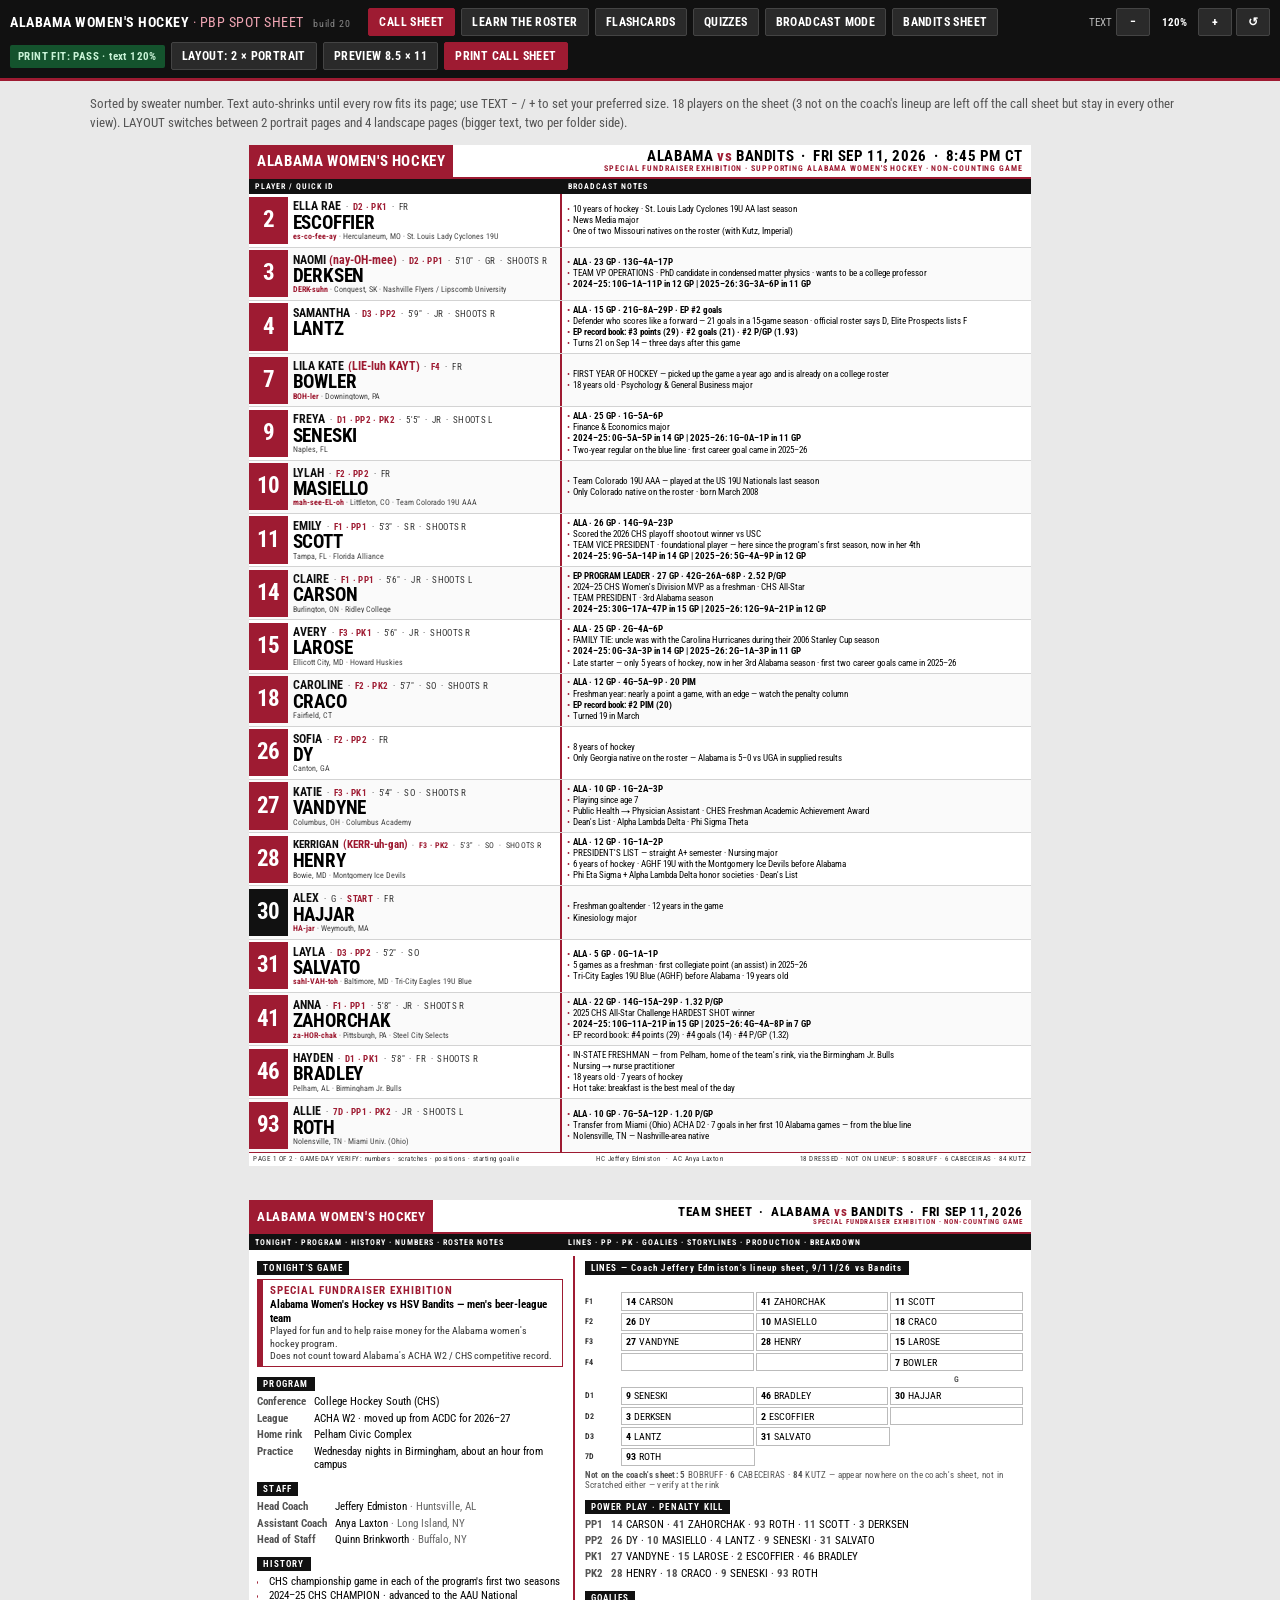
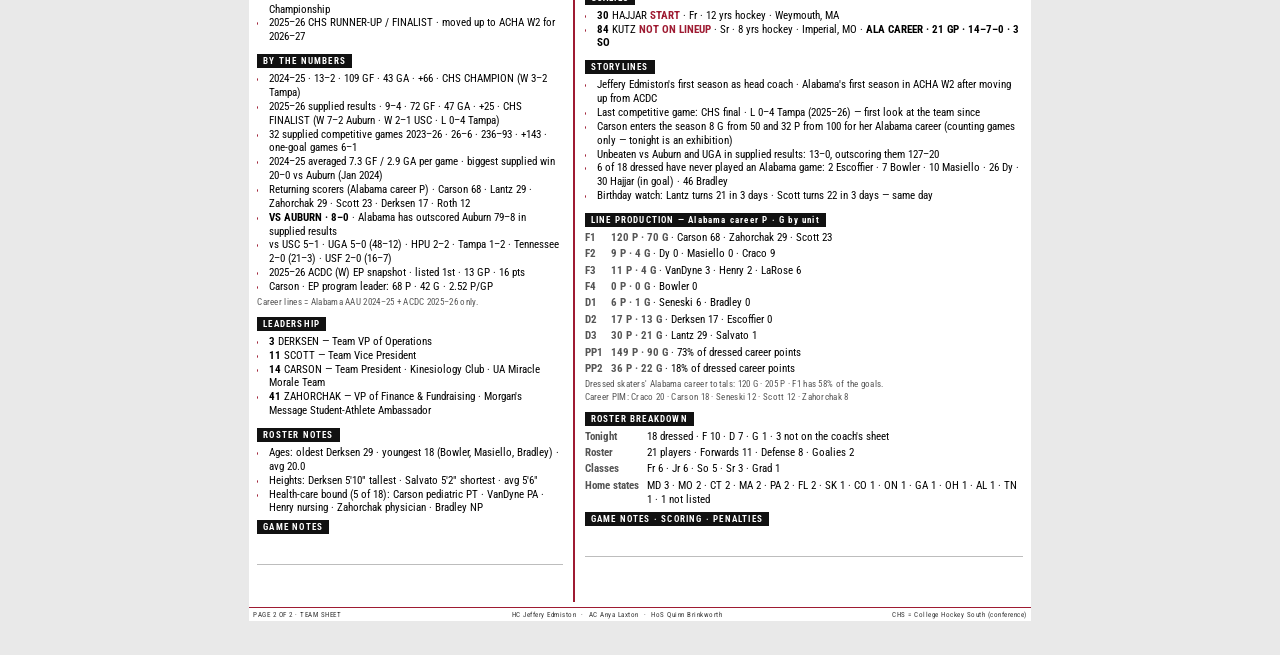
==== commit 1e6170a9: "Add BANDITS SHEET tab: printable opponent packet in both layouts - banditsPages() builds a names-onl" ====
--- a/index.html
+++ b/index.html
@@ -5,19 +5,20 @@
 <meta name="viewport" content="width=device-width, initial-scale=1">
 <title>Alabama Women's Hockey — PBP Spot Sheet</title>
 <link href="https://fonts.googleapis.com/css2?family=Roboto+Condensed:wght@400;700&family=Archivo+Narrow:wght@400;700&display=swap" rel="stylesheet">
-<link rel="stylesheet" href="css/app.css?v=19">
-<link rel="stylesheet" href="css/call-sheet.css?v=19">
-<link rel="stylesheet" href="css/learn-roster.css?v=19">
+<link rel="stylesheet" href="css/app.css?v=20">
+<link rel="stylesheet" href="css/call-sheet.css?v=20">
+<link rel="stylesheet" href="css/learn-roster.css?v=20">
 </head>
 <body>
 
 <div class="topbar screen-only">
-  <h1>ALABAMA WOMEN'S HOCKEY <span>· PBP SPOT SHEET</span> <span class="ver" id="buildVer">build 19</span></h1>
+  <h1>ALABAMA WOMEN'S HOCKEY <span>· PBP SPOT SHEET</span> <span class="ver" id="buildVer">build 20</span></h1>
   <button class="tab active" data-view="sheet">CALL SHEET</button>
   <button class="tab" data-view="learn">LEARN THE ROSTER</button>
   <button class="tab" data-view="flash">FLASHCARDS</button>
   <button class="tab" data-view="quiz">QUIZZES</button>
   <button class="tab" data-view="bcast">BROADCAST MODE</button>
+  <button class="tab" data-view="bandits">BANDITS SHEET</button>
   <span class="spacer"></span>
   <span class="textsize">
     <span>TEXT</span>
@@ -41,6 +42,16 @@
   </div>
   <!-- every printed page is built here by renderPages() from TEAM + ROSTER — no player data in this file -->
   <div id="pages"></div>
+</section>
+
+<!-- ============ BANDITS SHEET ============ -->
+<section id="view-bandits" class="view">
+  <div class="note screen-only">
+    Bandits packet: names and line slots from their lines app, blank number boxes and ruled notes to fill in at the rink.
+    Follows the LAYOUT toggle (2 portrait or 4 landscape pages). PRINT from this tab prints only this packet.
+  </div>
+  <!-- built by banditsPages() from OPPONENT — no player data in this file -->
+  <div id="oppPages"></div>
 </section>
 
 <!-- ============ LEARN THE ROSTER ============ -->
@@ -132,13 +143,13 @@
 </div>
 
 <!-- plain scripts, no modules: works from file:// and GitHub Pages alike -->
-<script src="js/roster-data.js?v=19"></script>
-<script src="js/app.js?v=19"></script>
-<script src="js/call-sheet.js?v=19"></script>
-<script src="js/print-fit.js?v=19"></script>
-<script src="js/learn-roster.js?v=19"></script>
-<script src="js/quiz.js?v=19"></script>
-<script src="js/broadcast.js?v=19"></script>
-<script src="js/main.js?v=19"></script>
+<script src="js/roster-data.js?v=20"></script>
+<script src="js/app.js?v=20"></script>
+<script src="js/call-sheet.js?v=20"></script>
+<script src="js/print-fit.js?v=20"></script>
+<script src="js/learn-roster.js?v=20"></script>
+<script src="js/quiz.js?v=20"></script>
+<script src="js/broadcast.js?v=20"></script>
+<script src="js/main.js?v=20"></script>
 </body>
 </html>
--- a/css/call-sheet.css
+++ b/css/call-sheet.css
@@ -29,6 +29,22 @@
 .land .cs-foot{height:.18in;font-size:8px;}
 .sheet-stage + .sheet-stage{margin-top:14px;}
 
+/* ---- Bandits packet theme: dark green accents, blank number boxes, ruled notes ---- */
+.opp{--opp:#1f4d2b;}
+.opp .cs-head{border-bottom-color:var(--opp);}
+.opp .cs-head .l{background:var(--opp);}
+.opp .cs-head .r em,.opp .cs-head .r small,.opp .strip .ln,.opp .ts-sec li::marker{color:var(--opp);}
+.opp .cs-foot{border-top-color:var(--opp);}
+.opp .id-cell{border-right-color:var(--opp);}
+.opp .ts-col:first-child{border-right-color:var(--opp);}
+.opp .ts-body{grid-template-columns:minmax(0,1fr) minmax(0,1fr);}   /* lines page: names need the room, notes get the rest */
+.opp .num-block.blank{background:#fff;border:1.5px solid var(--opp);color:var(--opp);}
+.opp .num-block.blank.goalie{border-color:#111;}
+.opp .notes-cell.rule{
+  background:repeating-linear-gradient(to bottom, transparent 0 .24in, #cfcfcf .24in calc(.24in + .75px));
+  background-origin:content-box;background-clip:content-box;
+}
+
 /* header / column header / footer are fixed-height */
 .cs-head{
   display:flex;align-items:stretch;flex:0 0 auto;
@@ -166,6 +182,7 @@
 .line .lbl{flex:0 0 .5in;font-size:calc(9px * var(--tsz));font-weight:700;letter-spacing:.5px;display:flex;align-items:center;color:#333;}
 .line .slot{
   flex:1 1 0;min-width:0;min-height:calc(.27in * var(--tsz));border:.75px solid #999;padding:1px 5px;
+  gap:3px;
   font-size:calc(10.5px * var(--tsz));display:flex;align-items:center;background:#fff;white-space:nowrap;overflow:hidden;
 }
 .line .slot.blank{border:none;background:transparent;}
@@ -189,9 +206,9 @@
 .print-page.land{page:land;}
 @media print{
   body{background:#fff;}
-  .topbar,.toolbar,.screen-only,.note,
-  #view-learn,#view-flash,#view-quiz,#view-bcast,.modal{display:none !important;}
-  #view-sheet{display:block !important;padding:0 !important;}
+  .topbar,.toolbar,.screen-only,.note,.modal,
+  .view:not(.active){display:none !important;}       /* print whichever packet tab is open */
+  .view.active{display:block !important;padding:0 !important;}
   .sheet-stage{display:block !important;height:auto !important;margin:0 !important;}   /* no screen gap in print — it would spill each page */
   .print-page{
     display:flex !important;transform:none !important;
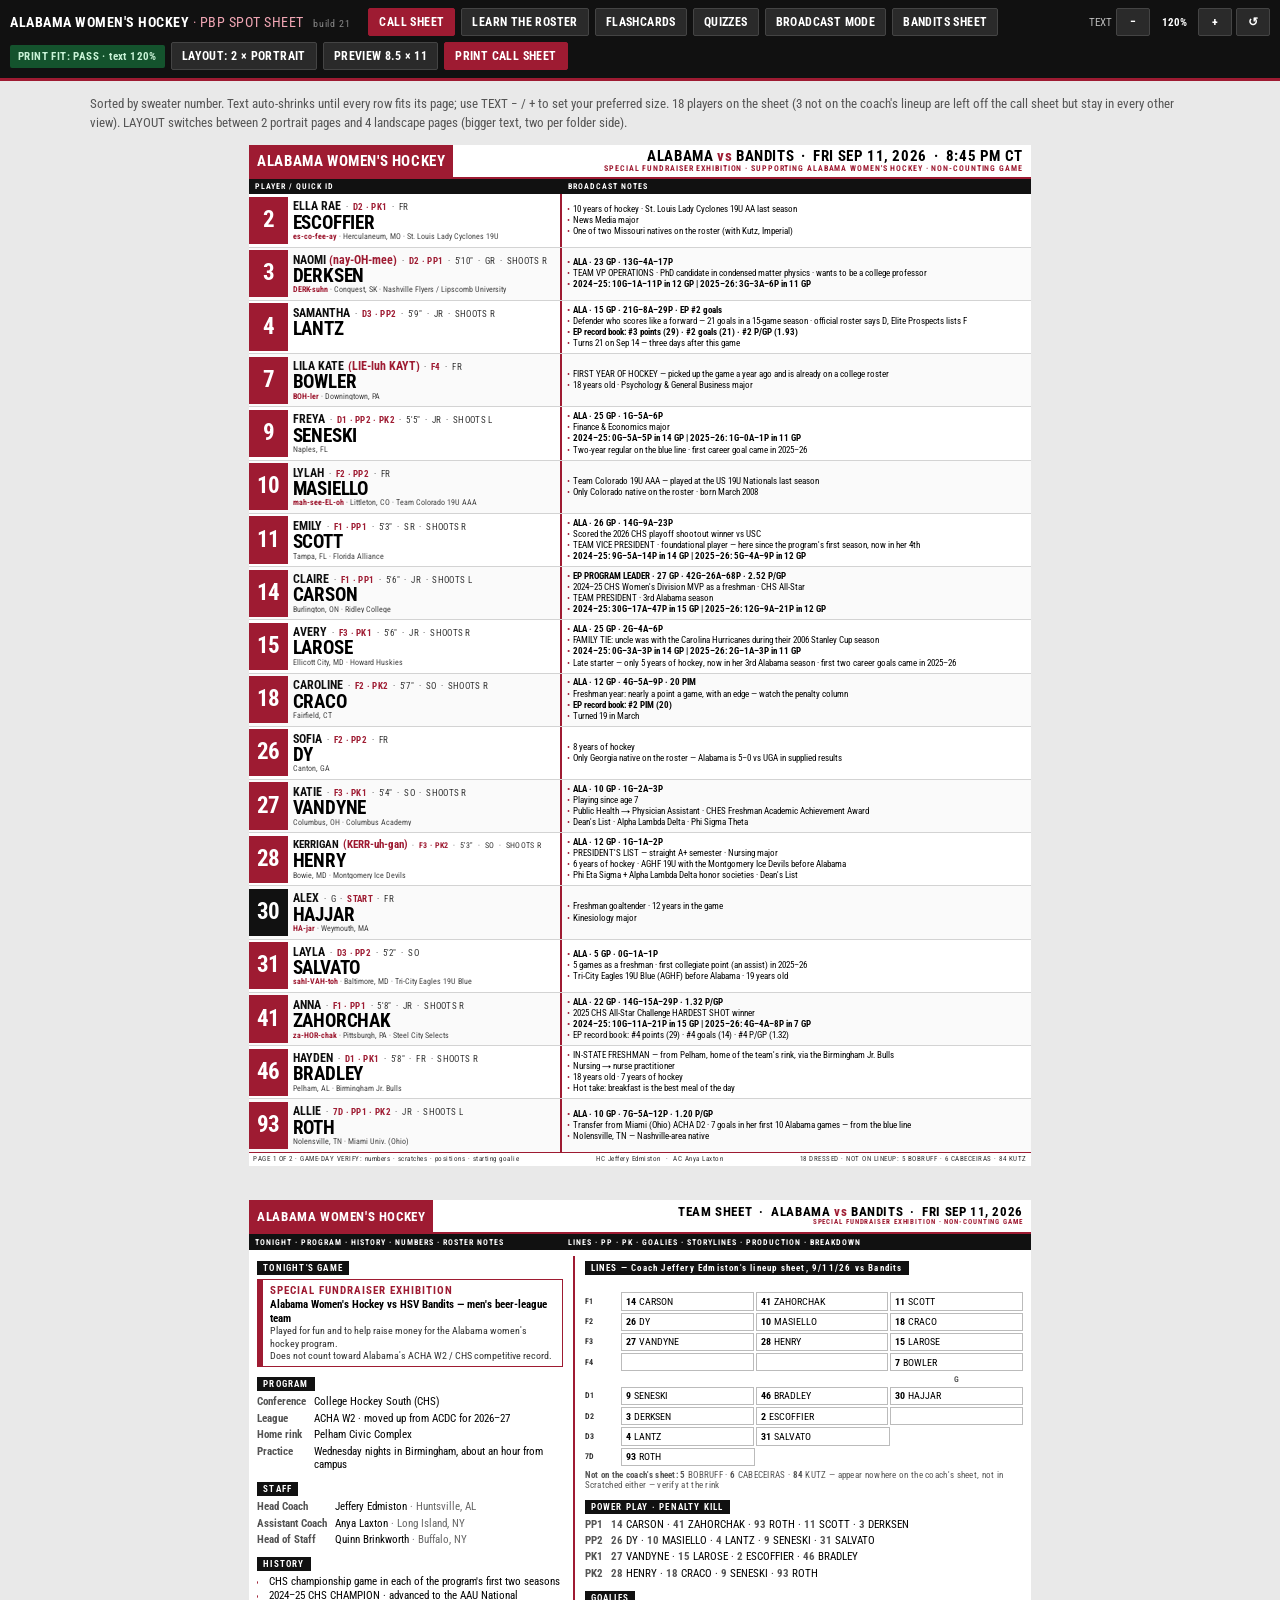
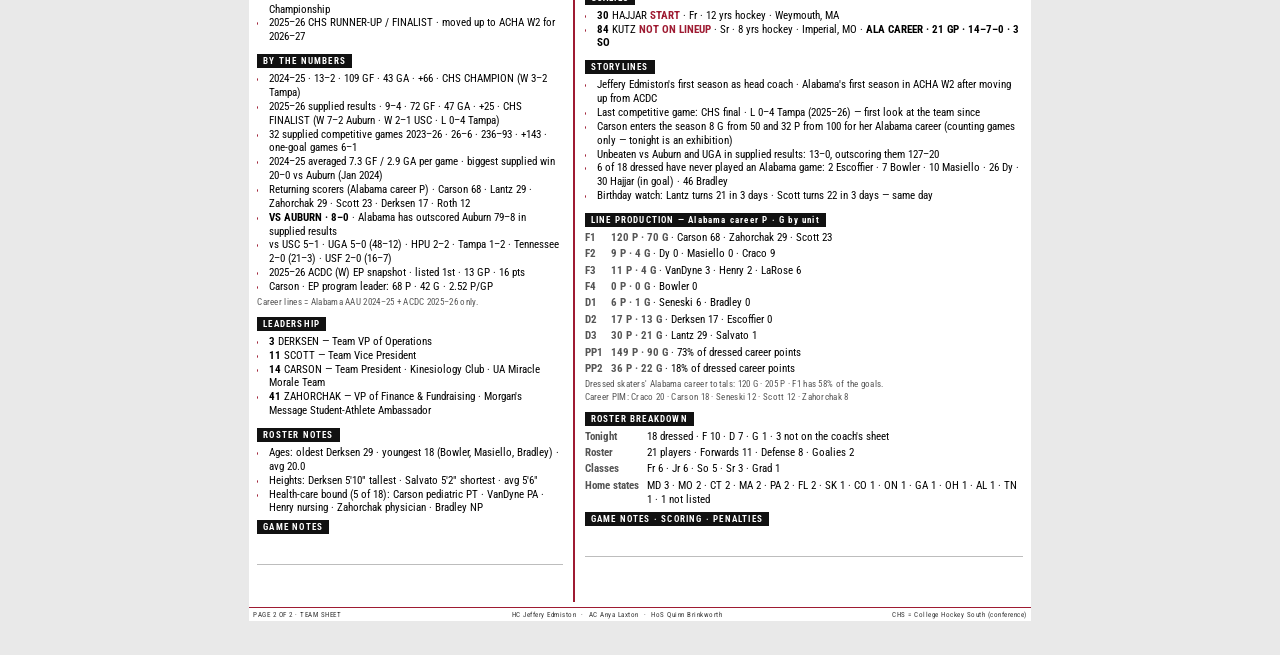
==== commit 88ec3917: "Bandits sheet: names only, blank lines grid, two blank roster rows Positions and line slots come off" ====
--- a/index.html
+++ b/index.html
@@ -5,14 +5,14 @@
 <meta name="viewport" content="width=device-width, initial-scale=1">
 <title>Alabama Women's Hockey — PBP Spot Sheet</title>
 <link href="https://fonts.googleapis.com/css2?family=Roboto+Condensed:wght@400;700&family=Archivo+Narrow:wght@400;700&display=swap" rel="stylesheet">
-<link rel="stylesheet" href="css/app.css?v=20">
-<link rel="stylesheet" href="css/call-sheet.css?v=20">
-<link rel="stylesheet" href="css/learn-roster.css?v=20">
+<link rel="stylesheet" href="css/app.css?v=21">
+<link rel="stylesheet" href="css/call-sheet.css?v=21">
+<link rel="stylesheet" href="css/learn-roster.css?v=21">
 </head>
 <body>
 
 <div class="topbar screen-only">
-  <h1>ALABAMA WOMEN'S HOCKEY <span>· PBP SPOT SHEET</span> <span class="ver" id="buildVer">build 20</span></h1>
+  <h1>ALABAMA WOMEN'S HOCKEY <span>· PBP SPOT SHEET</span> <span class="ver" id="buildVer">build 21</span></h1>
   <button class="tab active" data-view="sheet">CALL SHEET</button>
   <button class="tab" data-view="learn">LEARN THE ROSTER</button>
   <button class="tab" data-view="flash">FLASHCARDS</button>
@@ -143,13 +143,13 @@
 </div>
 
 <!-- plain scripts, no modules: works from file:// and GitHub Pages alike -->
-<script src="js/roster-data.js?v=20"></script>
-<script src="js/app.js?v=20"></script>
-<script src="js/call-sheet.js?v=20"></script>
-<script src="js/print-fit.js?v=20"></script>
-<script src="js/learn-roster.js?v=20"></script>
-<script src="js/quiz.js?v=20"></script>
-<script src="js/broadcast.js?v=20"></script>
-<script src="js/main.js?v=20"></script>
+<script src="js/roster-data.js?v=21"></script>
+<script src="js/app.js?v=21"></script>
+<script src="js/call-sheet.js?v=21"></script>
+<script src="js/print-fit.js?v=21"></script>
+<script src="js/learn-roster.js?v=21"></script>
+<script src="js/quiz.js?v=21"></script>
+<script src="js/broadcast.js?v=21"></script>
+<script src="js/main.js?v=21"></script>
 </body>
 </html>
--- a/css/call-sheet.css
+++ b/css/call-sheet.css
@@ -40,6 +40,7 @@
 .opp .ts-body{grid-template-columns:minmax(0,1fr) minmax(0,1fr);}   /* lines page: names need the room, notes get the rest */
 .opp .num-block.blank{background:#fff;border:1.5px solid var(--opp);color:var(--opp);}
 .opp .num-block.blank.goalie{border-color:#111;}
+.opp .surname.write{border-bottom:1px solid #999;margin-right:8px;}   /* write-in name line on blank rows */
 .opp .notes-cell.rule{
   background:repeating-linear-gradient(to bottom, transparent 0 .24in, #cfcfcf .24in calc(.24in + .75px));
   background-origin:content-box;background-clip:content-box;
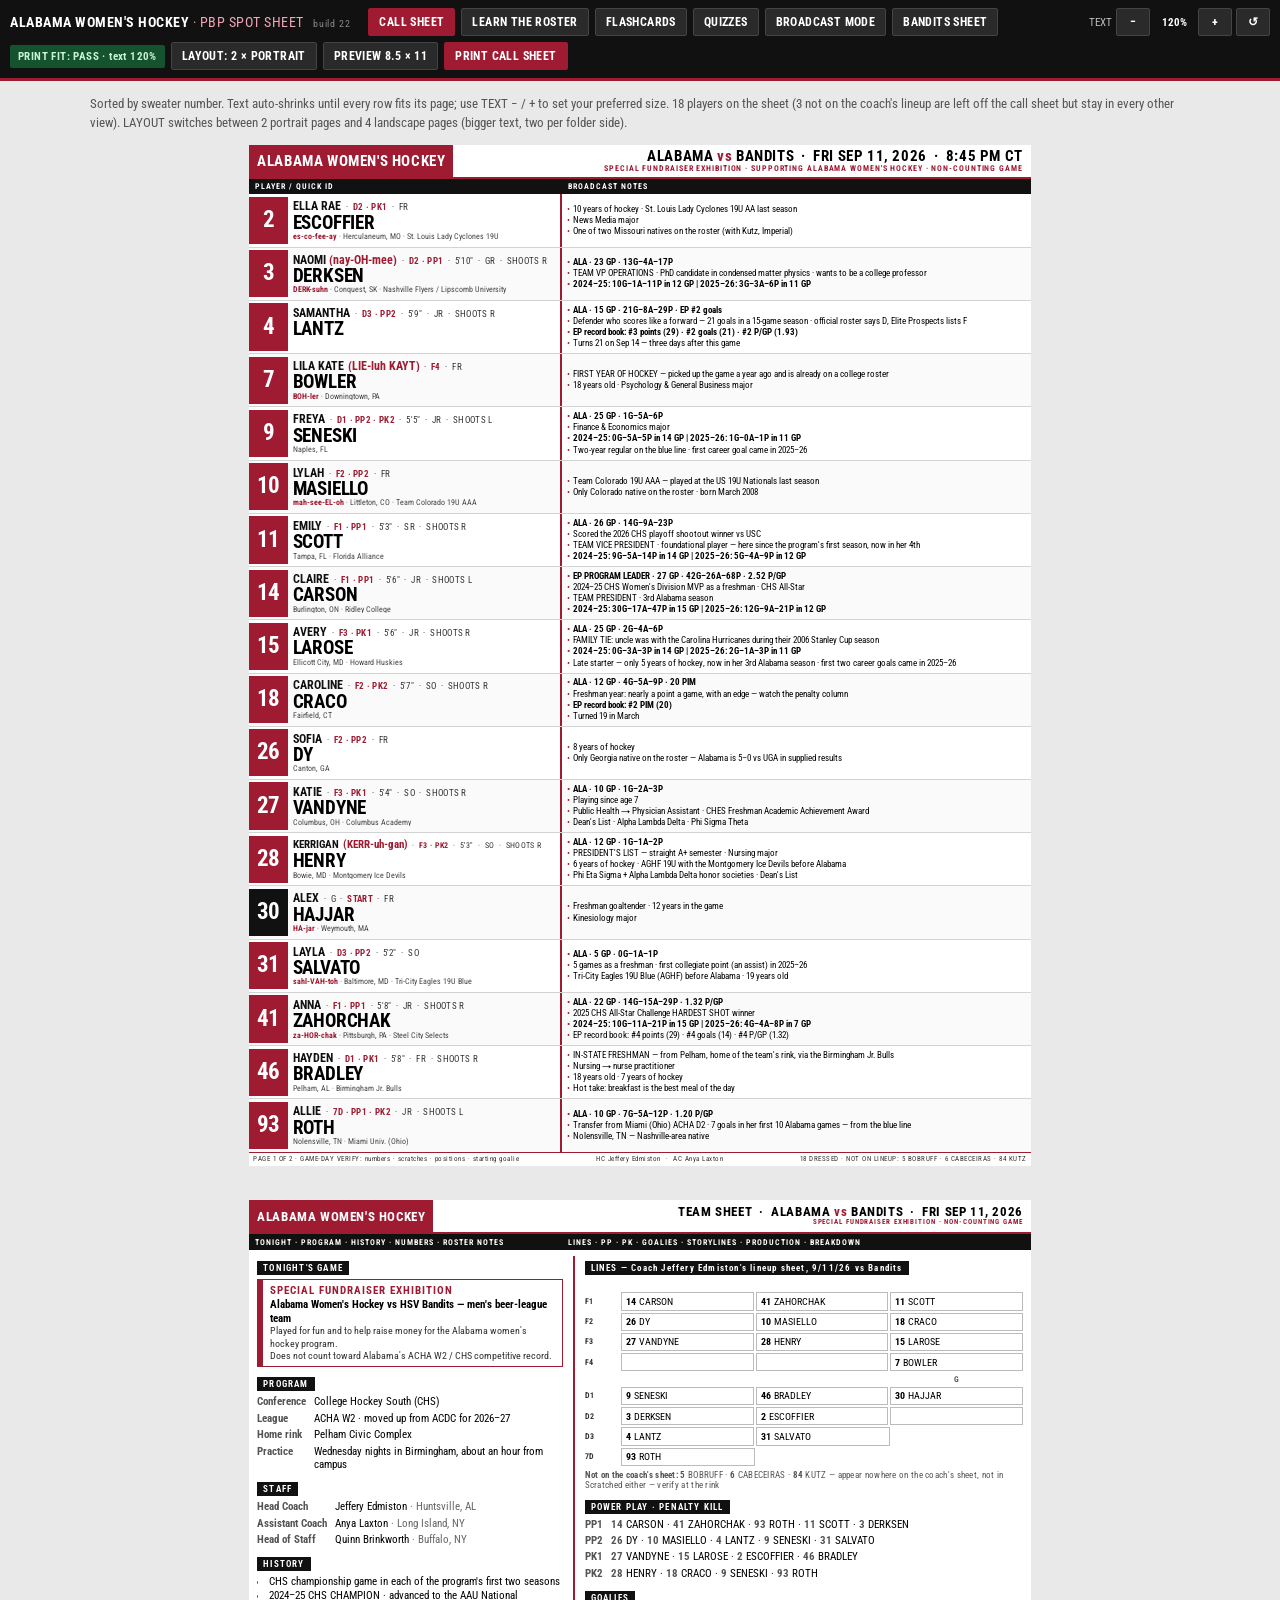
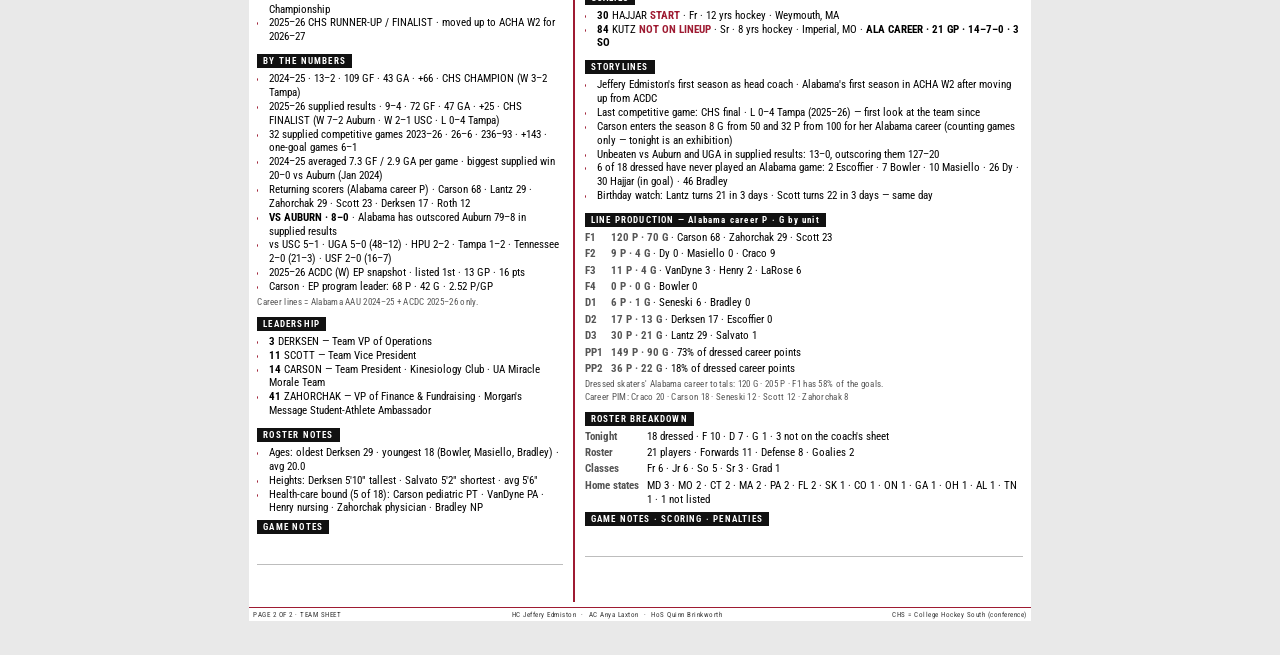
==== commit 5528d88e: "Bandits packet: always 2 portrait pages, LAST NAME First The Bandits sheet ignores the LAYOUT toggle" ====
--- a/index.html
+++ b/index.html
@@ -5,14 +5,14 @@
 <meta name="viewport" content="width=device-width, initial-scale=1">
 <title>Alabama Women's Hockey — PBP Spot Sheet</title>
 <link href="https://fonts.googleapis.com/css2?family=Roboto+Condensed:wght@400;700&family=Archivo+Narrow:wght@400;700&display=swap" rel="stylesheet">
-<link rel="stylesheet" href="css/app.css?v=21">
-<link rel="stylesheet" href="css/call-sheet.css?v=21">
-<link rel="stylesheet" href="css/learn-roster.css?v=21">
+<link rel="stylesheet" href="css/app.css?v=22">
+<link rel="stylesheet" href="css/call-sheet.css?v=22">
+<link rel="stylesheet" href="css/learn-roster.css?v=22">
 </head>
 <body>
 
 <div class="topbar screen-only">
-  <h1>ALABAMA WOMEN'S HOCKEY <span>· PBP SPOT SHEET</span> <span class="ver" id="buildVer">build 21</span></h1>
+  <h1>ALABAMA WOMEN'S HOCKEY <span>· PBP SPOT SHEET</span> <span class="ver" id="buildVer">build 22</span></h1>
   <button class="tab active" data-view="sheet">CALL SHEET</button>
   <button class="tab" data-view="learn">LEARN THE ROSTER</button>
   <button class="tab" data-view="flash">FLASHCARDS</button>
@@ -47,8 +47,8 @@
 <!-- ============ BANDITS SHEET ============ -->
 <section id="view-bandits" class="view">
   <div class="note screen-only">
-    Bandits packet: names and line slots from their lines app, blank number boxes and ruled notes to fill in at the rink.
-    Follows the LAYOUT toggle (2 portrait or 4 landscape pages). PRINT from this tab prints only this packet.
+    Bandits packet: two Letter-portrait pages, always — a player sheet (names, blank number boxes, ruled notes, two spare rows)
+    and a blank lines + notes sheet to fill in at the rink. PRINT from this tab prints only this packet.
   </div>
   <!-- built by banditsPages() from OPPONENT — no player data in this file -->
   <div id="oppPages"></div>
@@ -143,13 +143,13 @@
 </div>
 
 <!-- plain scripts, no modules: works from file:// and GitHub Pages alike -->
-<script src="js/roster-data.js?v=21"></script>
-<script src="js/app.js?v=21"></script>
-<script src="js/call-sheet.js?v=21"></script>
-<script src="js/print-fit.js?v=21"></script>
-<script src="js/learn-roster.js?v=21"></script>
-<script src="js/quiz.js?v=21"></script>
-<script src="js/broadcast.js?v=21"></script>
-<script src="js/main.js?v=21"></script>
+<script src="js/roster-data.js?v=22"></script>
+<script src="js/app.js?v=22"></script>
+<script src="js/call-sheet.js?v=22"></script>
+<script src="js/print-fit.js?v=22"></script>
+<script src="js/learn-roster.js?v=22"></script>
+<script src="js/quiz.js?v=22"></script>
+<script src="js/broadcast.js?v=22"></script>
+<script src="js/main.js?v=22"></script>
 </body>
 </html>
--- a/css/call-sheet.css
+++ b/css/call-sheet.css
@@ -41,6 +41,8 @@
 .opp .num-block.blank{background:#fff;border:1.5px solid var(--opp);color:var(--opp);}
 .opp .num-block.blank.goalie{border-color:#111;}
 .opp .surname.write{border-bottom:1px solid #999;margin-right:8px;}   /* write-in name line on blank rows */
+.opp .surname .fn2{font-weight:400;font-size:.62em;letter-spacing:0;color:#222;}   /* LAST NAME First */
+.opp .id-text{padding-top:2px;}
 .opp .notes-cell.rule{
   background:repeating-linear-gradient(to bottom, transparent 0 .24in, #cfcfcf .24in calc(.24in + .75px));
   background-origin:content-box;background-clip:content-box;
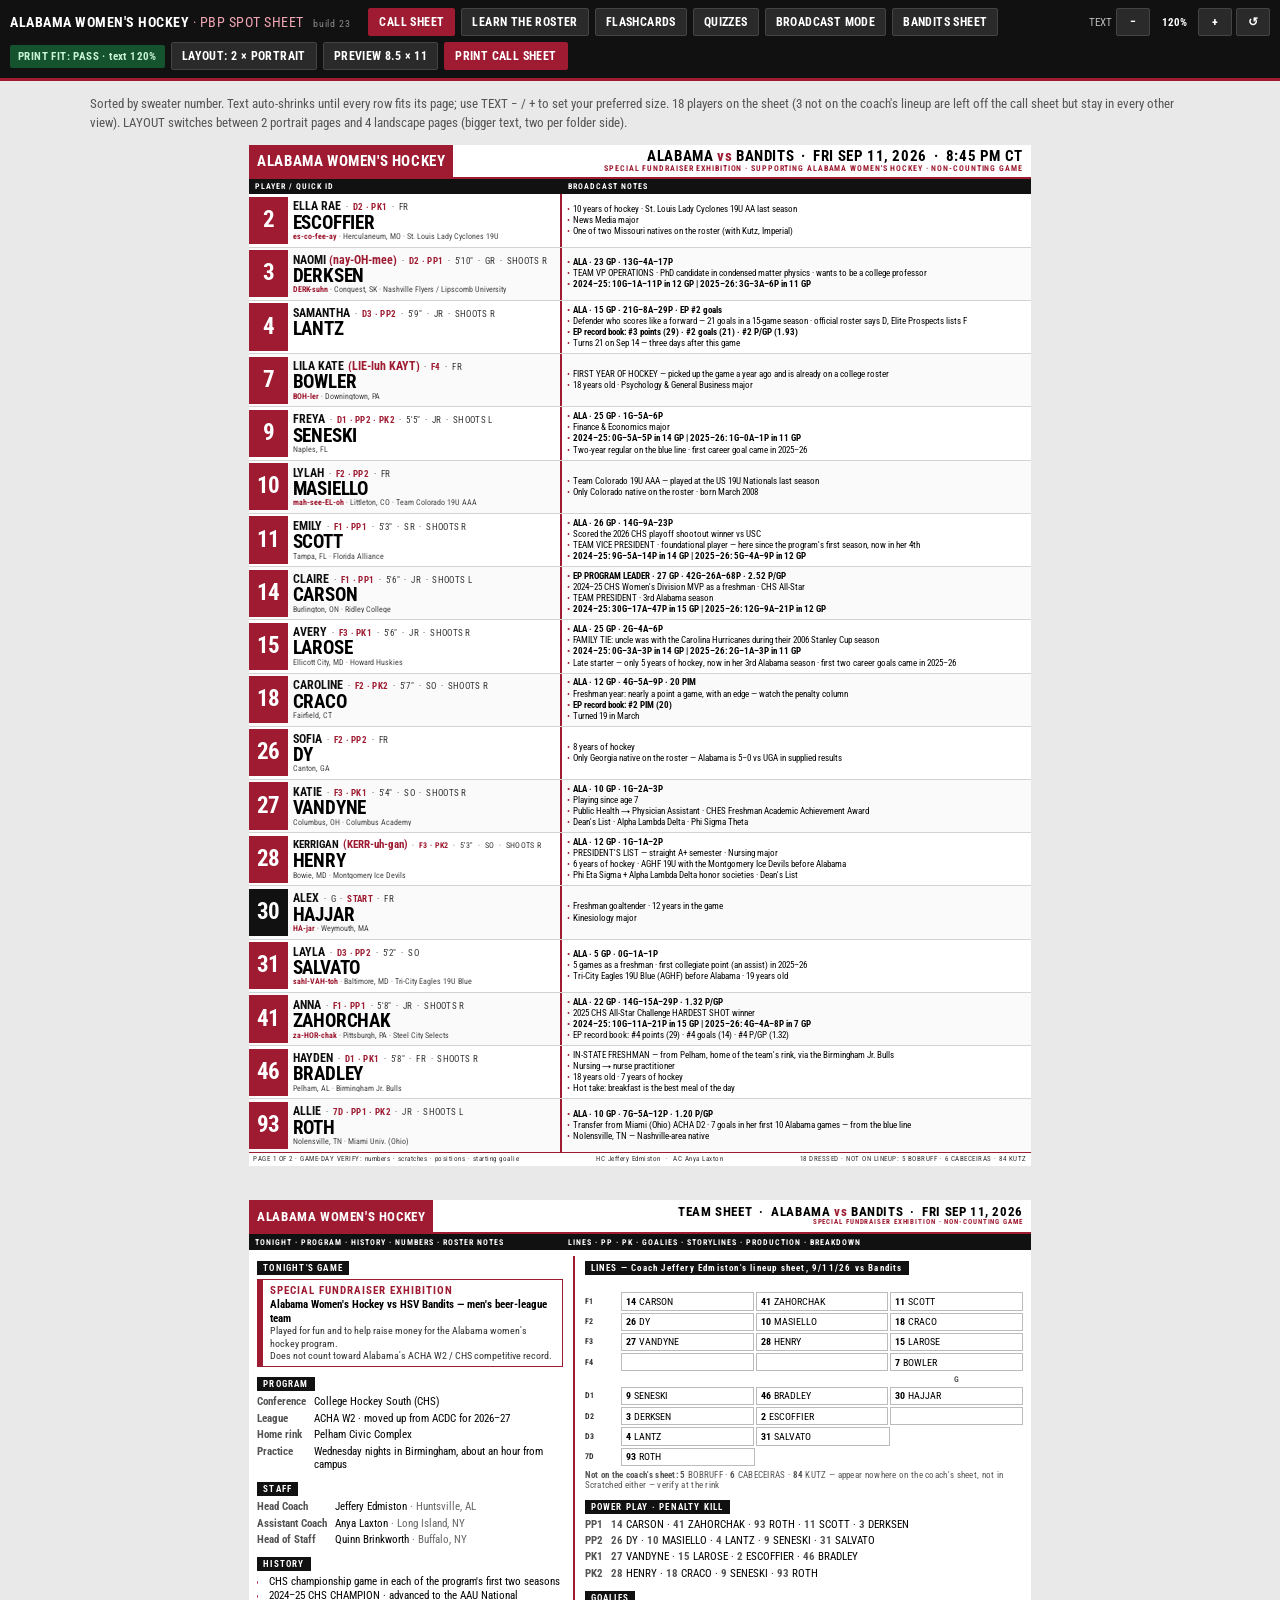
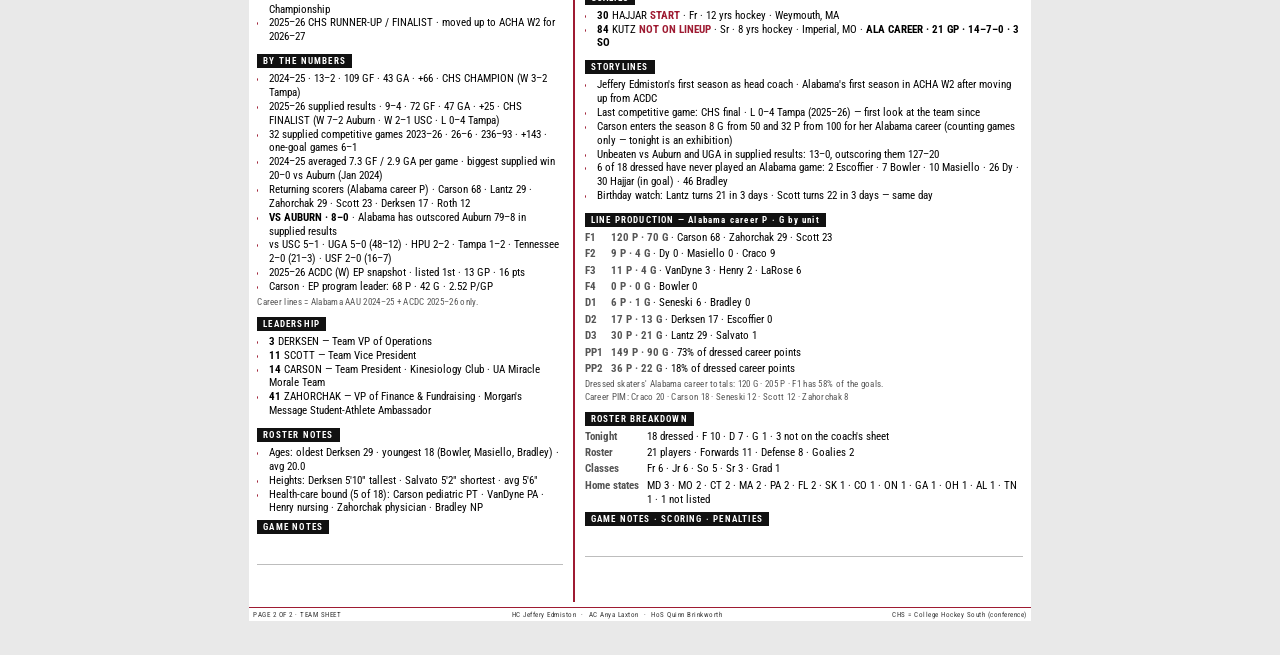
==== commit 70202b28: "Pin the Bandits sheet text scale so it matches in both layouts Co-Authored-By: Claude Fable 5.1 <nor" ====
--- a/index.html
+++ b/index.html
@@ -5,14 +5,14 @@
 <meta name="viewport" content="width=device-width, initial-scale=1">
 <title>Alabama Women's Hockey — PBP Spot Sheet</title>
 <link href="https://fonts.googleapis.com/css2?family=Roboto+Condensed:wght@400;700&family=Archivo+Narrow:wght@400;700&display=swap" rel="stylesheet">
-<link rel="stylesheet" href="css/app.css?v=22">
-<link rel="stylesheet" href="css/call-sheet.css?v=22">
-<link rel="stylesheet" href="css/learn-roster.css?v=22">
+<link rel="stylesheet" href="css/app.css?v=23">
+<link rel="stylesheet" href="css/call-sheet.css?v=23">
+<link rel="stylesheet" href="css/learn-roster.css?v=23">
 </head>
 <body>
 
 <div class="topbar screen-only">
-  <h1>ALABAMA WOMEN'S HOCKEY <span>· PBP SPOT SHEET</span> <span class="ver" id="buildVer">build 22</span></h1>
+  <h1>ALABAMA WOMEN'S HOCKEY <span>· PBP SPOT SHEET</span> <span class="ver" id="buildVer">build 23</span></h1>
   <button class="tab active" data-view="sheet">CALL SHEET</button>
   <button class="tab" data-view="learn">LEARN THE ROSTER</button>
   <button class="tab" data-view="flash">FLASHCARDS</button>
@@ -143,13 +143,13 @@
 </div>
 
 <!-- plain scripts, no modules: works from file:// and GitHub Pages alike -->
-<script src="js/roster-data.js?v=22"></script>
-<script src="js/app.js?v=22"></script>
-<script src="js/call-sheet.js?v=22"></script>
-<script src="js/print-fit.js?v=22"></script>
-<script src="js/learn-roster.js?v=22"></script>
-<script src="js/quiz.js?v=22"></script>
-<script src="js/broadcast.js?v=22"></script>
-<script src="js/main.js?v=22"></script>
+<script src="js/roster-data.js?v=23"></script>
+<script src="js/app.js?v=23"></script>
+<script src="js/call-sheet.js?v=23"></script>
+<script src="js/print-fit.js?v=23"></script>
+<script src="js/learn-roster.js?v=23"></script>
+<script src="js/quiz.js?v=23"></script>
+<script src="js/broadcast.js?v=23"></script>
+<script src="js/main.js?v=23"></script>
 </body>
 </html>
--- a/css/call-sheet.css
+++ b/css/call-sheet.css
@@ -31,6 +31,7 @@
 
 /* ---- Bandits packet theme: dark green accents, blank number boxes, ruled notes ---- */
 .opp{--opp:#1f4d2b;}
+.call-sheet.opp{--scale:1.3;--hscale:1.2;}   /* Bandits sheet is pinned: same size in both layouts, header never clips */
 .opp .cs-head{border-bottom-color:var(--opp);}
 .opp .cs-head .l{background:var(--opp);}
 .opp .cs-head .r em,.opp .cs-head .r small,.opp .strip .ln,.opp .ts-sec li::marker{color:var(--opp);}
